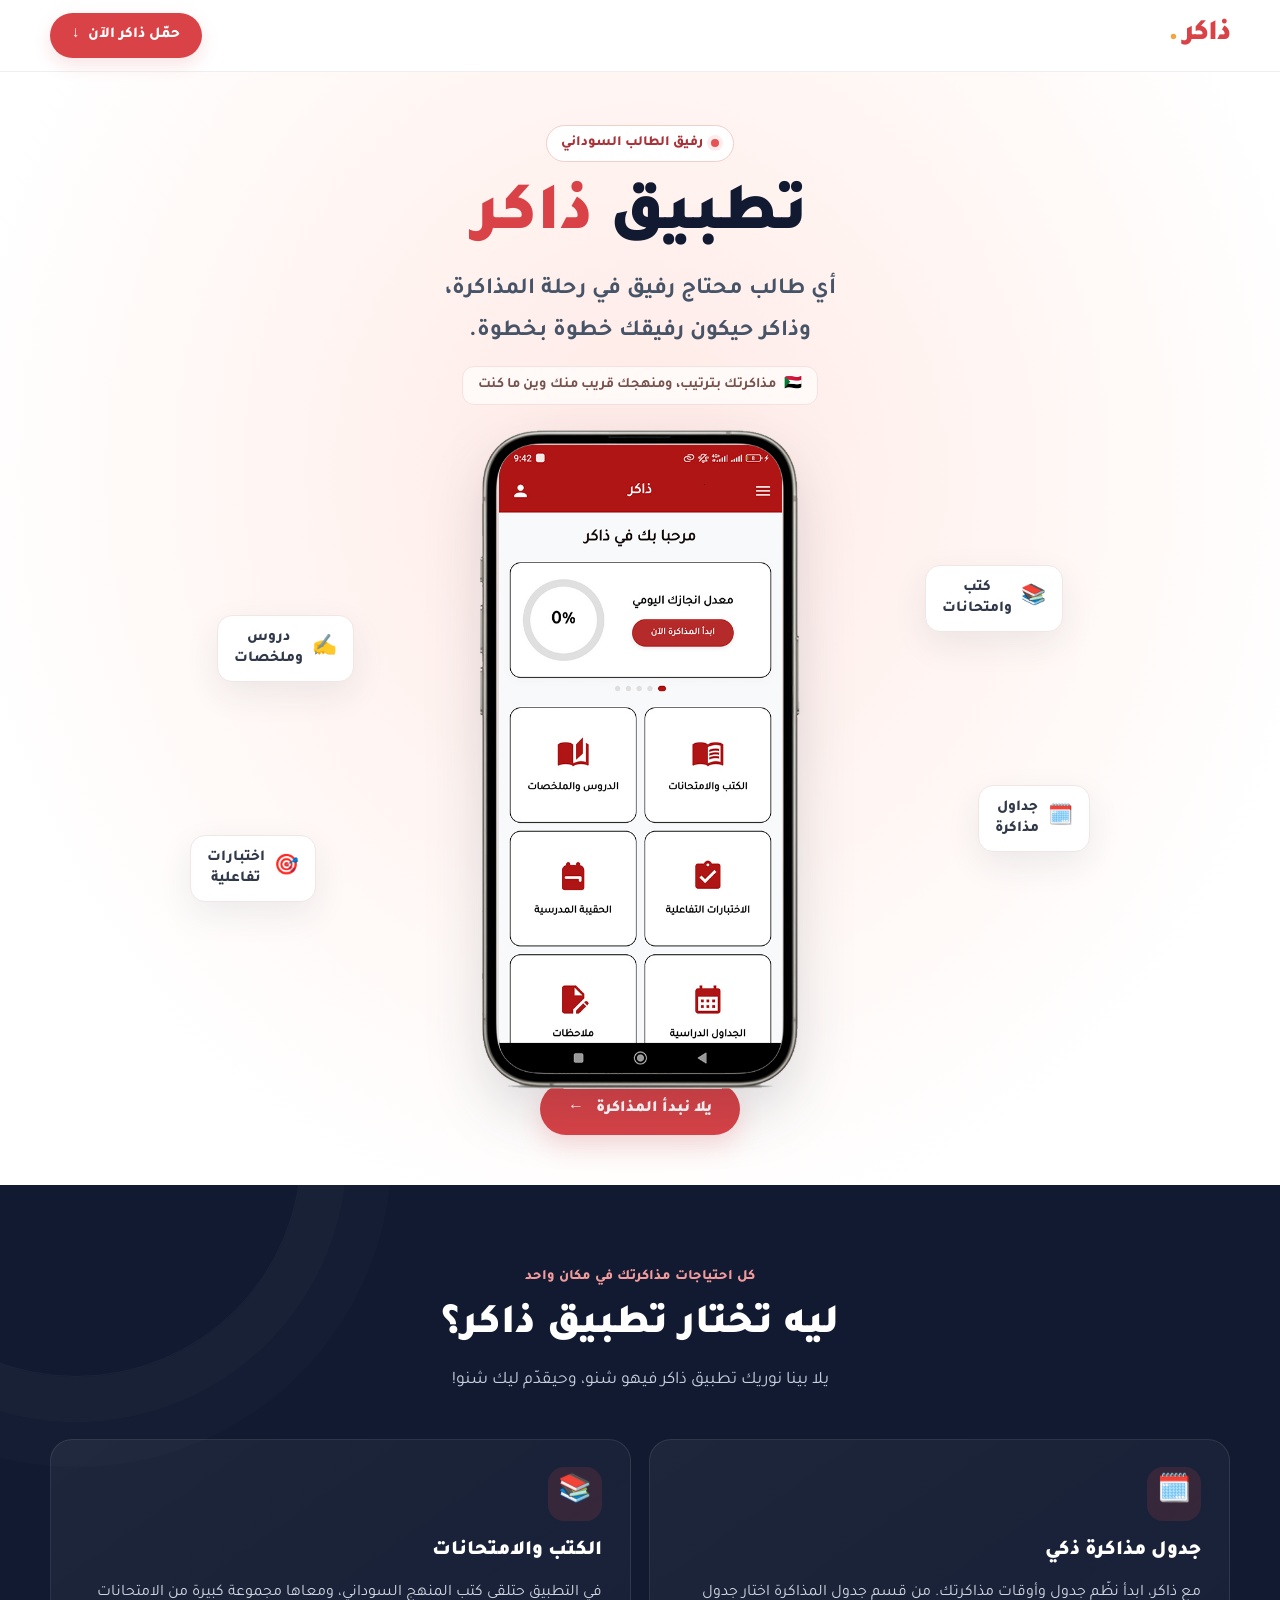
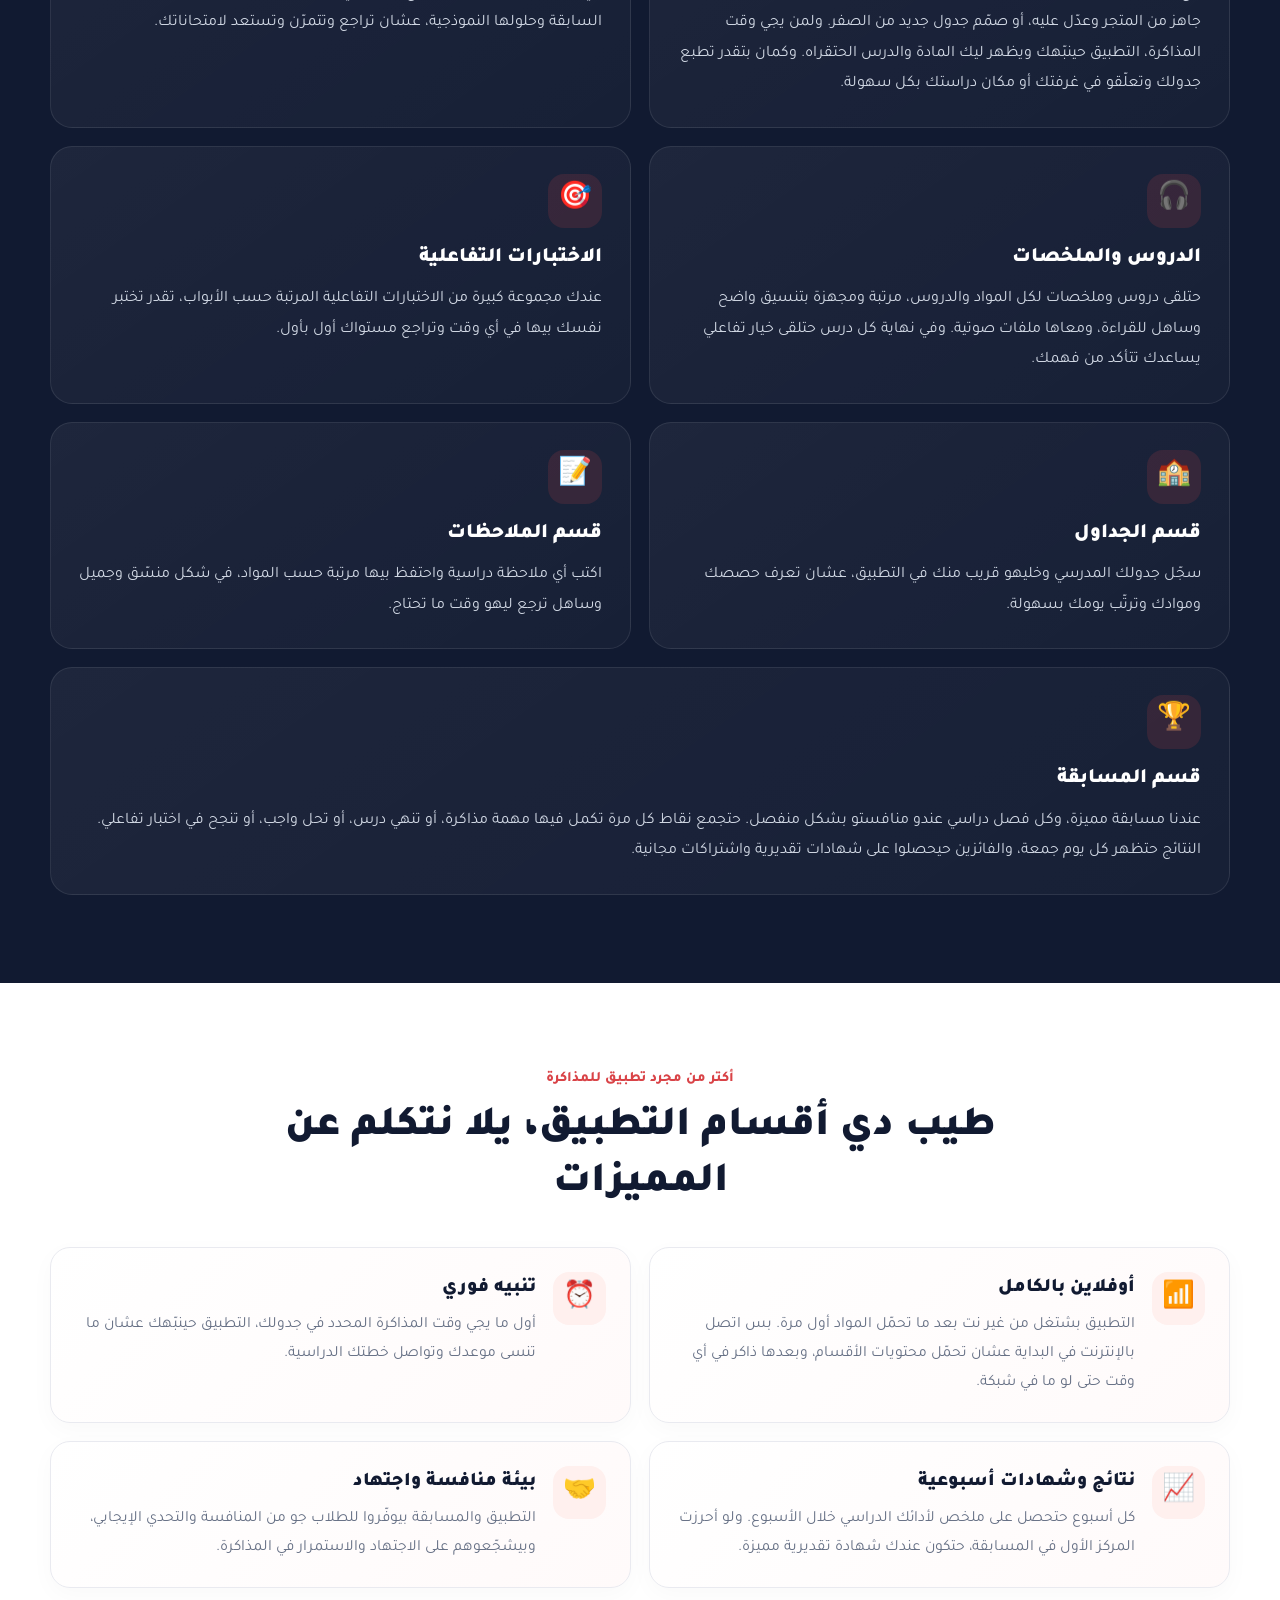
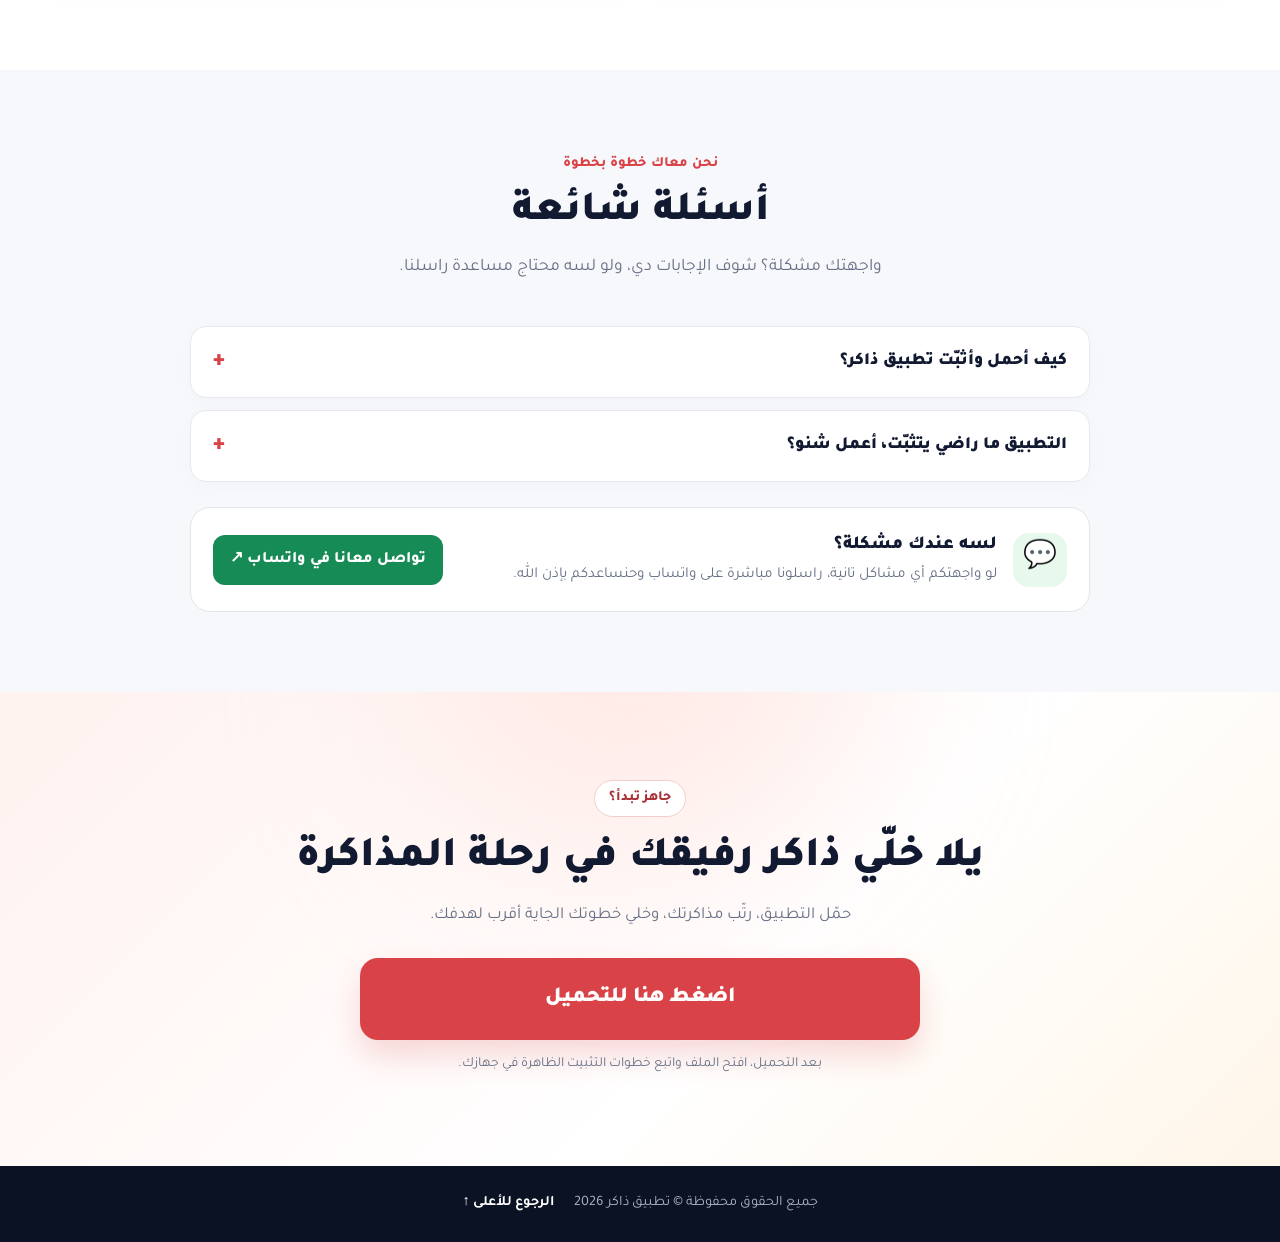
==== index.html @ 2135a98b "Update index.html" ====
<!DOCTYPE html>
<html lang="ar" dir="rtl">
<head>
  <meta charset="UTF-8">
  <meta name="viewport" content="width=device-width, initial-scale=1.0">
  <meta name="theme-color" content="#d93f43">
  <meta name="description" content="ذاكر رفيقك في رحلة المذاكرة. كتب المنهج السوداني، امتحانات سابقة، دروس وملخصات، اختبارات تفاعلية وجدول مذاكرة ذكي.">
  <title>تطبيق ذاكر | رفيقك في رحلة المذاكرة</title>
  <link rel="stylesheet" href="style.css">
  <link rel="preconnect" href="https://fonts.googleapis.com">
  <link rel="preconnect" href="https://fonts.gstatic.com" crossorigin>
  <link href="https://fonts.googleapis.com/css2?family=Tajawal:wght@400;500;600;700;800;900&display=swap" rel="stylesheet">
</head>
<body>
  <header class="main-header">
    <div class="container header-flex">
      <a class="logo" href="#top" aria-label="ذاكر - الصفحة الرئيسية">ذاكر<span> .</span></a>
      <a href="#final-download" class="btn-primary">حمّل ذاكر الآن <span aria-hidden="true">↓</span></a>
    </div>
  </header>

  <main id="top">
    <section class="hero">
      <div class="container text-center">
        <span class="eyebrow"><span class="eyebrow-dot"></span> رفيق الطالب السوداني</span>
        <h1>تطبيق <span>ذاكر</span></h1>
        <p class="hero-desc">أي طالب محتاج رفيق في رحلة المذاكرة،<br class="desktop-break"> وذاكر حيكون رفيقك خطوة بخطوة.</p>
        <div class="hero-note"><span aria-hidden="true">🇸🇩</span> مذاكرتك بترتيب، ومنهجك قريب منك وين ما كنت</div>

        <div class="showcase" aria-label="استعراض شاشات تطبيق ذاكر">
          <div class="floating-card float-right card-one"><span>📚</span><span class="card-label">كتب<br>وامتحانات</span></div>
          <div class="floating-card float-right card-two"><span>🗓️</span><span class="card-label">جداول<br>مذاكرة</span></div>
          <div class="floating-card float-left card-three"><span>✍️</span><span class="card-label">دروس<br>وملخصات</span></div>
          <div class="floating-card float-left card-four"><span>🎯</span><span class="card-label">اختبارات<br>تفاعلية</span></div>
          <div class="phone-container">
            <img src="Images/iphone_frame.png" class="phone-frame" alt="إطار الهاتف" onerror="this.style.display='none'">
            <div class="screen">
              <div class="slider" id="slider">
                <img src="screenshot/slide1.jpg" alt="واجهة تطبيق ذاكر - الشاشة الأولى">
                <img src="screenshot/slide2.jpg" alt="واجهة تطبيق ذاكر - الشاشة الثانية">
                <img src="screenshot/slide3.jpg" alt="واجهة تطبيق ذاكر - الشاشة الثالثة">
                <img src="screenshot/slide4.jpg" alt="واجهة تطبيق ذاكر - الشاشة الرابعة">
                <img src="screenshot/slide5.jpg" alt="واجهة تطبيق ذاكر - الشاشة الخامسة">
                <img src="screenshot/slide6.jpg" alt="واجهة تطبيق ذاكر - الشاشة السادسة">
                <img src="screenshot/slide7.jpg" alt="واجهة تطبيق ذاكر - الشاشة السابعة">
                <img src="screenshot/slide8.jpg" alt="واجهة تطبيق ذاكر - الشاشة الثامنة">
              </div>
            </div>
          </div>
        </div>
        <a href="#final-download" class="hero-cta">يلا نبدأ المذاكرة <span aria-hidden="true">←</span></a>
      </div>
    </section>

    <section class="features" id="features">
      <div class="container">
        <div class="section-title">
          <span class="section-kicker">كل احتياجات مذاكرتك في مكان واحد</span>
          <h2>ليه تختار تطبيق ذاكر؟</h2>
          <p class="section-intro">يلا بينا نوريك تطبيق ذاكر فيهو شنو، وحيقدّم ليك شنو!</p>
        </div>

        <div class="features-grid">
          <article class="feature-card">
            <span class="icon">🗓️</span><h3>جدول مذاكرة ذكي</h3>
            <p>مع ذاكر، ابدأ نظّم جدول وأوقات مذاكرتك. من قسم جدول المذاكرة اختار جدول جاهز من المتجر وعدّل عليه، أو صمّم جدول جديد من الصفر. ولمن يجي وقت المذاكرة، التطبيق حينبّهك ويظهر ليك المادة والدرس الحتقراه. وكمان بتقدر تطبع جدولك وتعلّقو في غرفتك أو مكان دراستك بكل سهولة.</p>
          </article>
          <article class="feature-card">
            <span class="icon">📚</span><h3>الكتب والامتحانات</h3>
            <p>في التطبيق حتلقى كتب المنهج السوداني، ومعاها مجموعة كبيرة من الامتحانات السابقة وحلولها النموذجية، عشان تراجع وتتمرّن وتستعد لامتحاناتك.</p>
          </article>
          <article class="feature-card">
            <span class="icon">🎧</span><h3>الدروس والملخصات</h3>
            <p>حتلقى دروس وملخصات لكل المواد والدروس، مرتبة ومجهزة بتنسيق واضح وساهل للقراءة، ومعاها ملفات صوتية. وفي نهاية كل درس حتلقى خيار تفاعلي يساعدك تتأكد من فهمك.</p>
          </article>
          <article class="feature-card">
            <span class="icon">🎯</span><h3>الاختبارات التفاعلية</h3>
            <p>عندك مجموعة كبيرة من الاختبارات التفاعلية المرتبة حسب الأبواب، تقدر تختبر نفسك بيها في أي وقت وتراجع مستواك أول بأول.</p>
          </article>
          <article class="feature-card">
            <span class="icon">🏫</span><h3>قسم الجداول</h3>
            <p>سجّل جدولك المدرسي وخليهو قريب منك في التطبيق، عشان تعرف حصصك وموادك وترتّب يومك بسهولة.</p>
          </article>
          <article class="feature-card">
            <span class="icon">📝</span><h3>قسم الملاحظات</h3>
            <p>اكتب أي ملاحظة دراسية واحتفظ بيها مرتبة حسب المواد، في شكل منسّق وجميل وساهل ترجع ليهو وقت ما تحتاج.</p>
          </article>
          <article class="feature-card feature-card-wide">
            <span class="icon">🏆</span><h3>قسم المسابقة</h3>
            <p>عندنا مسابقة مميزة، وكل فصل دراسي عندو منافستو بشكل منفصل. حتجمع نقاط كل مرة تكمل فيها مهمة مذاكرة، أو تنهي درس، أو تحل واجب، أو تنجح في اختبار تفاعلي. النتائج حتظهر كل يوم جمعة، والفائزين حيحصلوا على شهادات تقديرية واشتراكات مجانية.</p>
          </article>
        </div>
      </div>
    </section>

    <section class="benefits-section" id="benefits">
      <div class="container">
        <div class="section-title light-title">
          <span class="section-kicker">أكتر من مجرد تطبيق للمذاكرة</span>
          <h2>طيب دي أقسام التطبيق، يلا نتكلم عن المميزات</h2>
        </div>
        <div class="benefits-grid">
          <article class="benefit-card"><span class="benefit-icon">📶</span><div><h3>أوفلاين بالكامل</h3><p>التطبيق بشتغل من غير نت بعد ما تحمّل المواد أول مرة. بس اتصل بالإنترنت في البداية عشان تحمّل محتويات الأقسام، وبعدها ذاكر في أي وقت حتى لو ما في شبكة.</p></div></article>
          <article class="benefit-card"><span class="benefit-icon">⏰</span><div><h3>تنبيه فوري</h3><p>أول ما يجي وقت المذاكرة المحدد في جدولك، التطبيق حينبّهك عشان ما تنسى موعدك وتواصل خطتك الدراسية.</p></div></article>
          <article class="benefit-card"><span class="benefit-icon">📈</span><div><h3>نتائج وشهادات أسبوعية</h3><p>كل أسبوع حتحصل على ملخص لأدائك الدراسي خلال الأسبوع. ولو أحرزت المركز الأول في المسابقة، حتكون عندك شهادة تقديرية مميزة.</p></div></article>
          <article class="benefit-card"><span class="benefit-icon">🤝</span><div><h3>بيئة منافسة واجتهاد</h3><p>التطبيق والمسابقة بيوفّروا للطلاب جو من المنافسة والتحدي الإيجابي، وبيشجّعوهم على الاجتهاد والاستمرار في المذاكرة.</p></div></article>
        </div>
      </div>
    </section>

    <section class="faq-section" id="faq">
      <div class="container faq-container">
        <div class="section-title">
          <span class="section-kicker">نحن معاك خطوة بخطوة</span>
          <h2>أسئلة شائعة</h2>
          <p class="section-intro">واجهتك مشكلة؟ شوف الإجابات دي، ولو لسه محتاج مساعدة راسلنا.</p>
        </div>
        <div class="faq-list">
          <details class="faq-item">
            <summary>كيف أحمل وأثبّت تطبيق ذاكر؟</summary>
            <p>اضغط على زر التحميل في أسفل الصفحة وانتظر لحدي ما يكتمل التحميل. حتلقى ملف بامتداد <bdi>APK</bdi> في إشعارات التحميل أو في مجلد التنزيلات. اضغط عليه واتبع التعليمات الظاهرة في الشاشة عشان تثبّت التطبيق، وبعدها حتلقى ذاكر مع بقية تطبيقاتك.</p>
          </details>
          <details class="faq-item">
            <summary>التطبيق ما راضي يتثبّت، أعمل شنو؟</summary>
            <p>أول حاجة، اتأكد إنك حمّلت ملف التطبيق من رابط ذاكر الرسمي وإن التحميل اكتمل. لو ظهرت رسالة من نظام حماية Google Play، راجع تفاصيل التحذير قبل المتابعة وما تتجاوزو إلا لو متأكد من مصدر الملف. ممكن تختلف خطوات التثبيت حسب نوع جهازك وإصدار أندرويد. لو المشكلة استمرت، راسلنا في واتساب وحنساعدك.</p>
          </details>
        </div>
        <div class="support-box">
          <div class="support-symbol">💬</div>
          <div class="support-copy"><h3>لسه عندك مشكلة؟</h3><p>لو واجهتكم أي مشاكل تانية، راسلونا مباشرة على واتساب وحنساعدكم بإذن الله.</p></div>
          <a class="whatsapp-btn" href="https://wa.me/249920702900" target="_blank" rel="noopener noreferrer">تواصل معانا في واتساب <span aria-hidden="true">↗</span></a>
        </div>
      </div>
    </section>

    <section id="final-download" class="download-section">
      <div class="download-glow"></div>
      <div class="container text-center download-content">
        <span class="download-badge">جاهز تبدأ؟</span>
        <h2>يلا خلّي ذاكر رفيقك في رحلة المذاكرة</h2>
        <p>حمّل التطبيق، رتّب مذاكرتك، وخلي خطوتك الجاية أقرب لهدفك.</p>
        <a href="https://github.com/breakstor/zakir/releases/download/V1.3.5/zakker_v1.3.5.apk" class="btn-download-big">اضغط هنا للتحميل</a>
        <p class="download-hint">بعد التحميل، افتح الملف واتبع خطوات التثبيت الظاهرة في جهازك.</p>
      </div>
    </section>
  </main>

  <footer class="footer"><p>جميع الحقوق محفوظة © تطبيق ذاكر 2026</p><a href="#top">الرجوع للأعلى ↑</a></footer>
  <script src="script.js"></script>
</body>
</html>
---- style.css ----
@import url('https://fonts.googleapis.com/css2?family=Tajawal:wght@400;500;600;700;800;900&display=swap');
:root{--primary:#d94347;--primary-dark:#b92e35;--navy:#111a31;--ink:#172033;--muted:#667085;--soft:#fff5f3;--line:#e9eaf0;--font:'Tajawal',sans-serif}
*{margin:0;padding:0;box-sizing:border-box;font-family:var(--font)}
html{scroll-behavior:smooth;scroll-padding-top:85px}body{background:#fff;color:var(--ink);overflow-x:hidden;line-height:1.75}a{color:inherit}.container{width:min(1180px,100% - 40px);margin-inline:auto}.text-center{text-align:center}
.main-header{height:72px;display:flex;align-items:center;position:fixed;inset:0 0 auto;background:rgba(255,255,255,.93);backdrop-filter:blur(14px);z-index:1000;border-bottom:1px solid rgba(20,30,50,.07)}.header-flex{display:flex;justify-content:space-between;align-items:center}.logo{font-size:29px;font-weight:900;color:var(--primary);text-decoration:none;letter-spacing:-1px}.logo span{color:#f4a340}.btn-primary{display:inline-flex;gap:8px;align-items:center;background:var(--primary);color:#fff;padding:9px 22px;border-radius:999px;text-decoration:none;font-weight:800;font-size:.95rem;box-shadow:0 7px 18px #d9434726;transition:.25s}.btn-primary:hover,.hero-cta:hover{transform:translateY(-2px);background:var(--primary-dark)}
.hero{padding:125px 0 0;text-align:center;background:radial-gradient(ellipse at 50% 40%,#ffe9e6 0%,#fff6f3 42%,#fff 76%);position:relative;isolation:isolate}.eyebrow,.download-badge{display:inline-flex;align-items:center;gap:8px;border:1px solid #f3ceca;background:#fff;border-radius:999px;padding:5px 14px;color:#a83238;font-size:.88rem;font-weight:800}.eyebrow-dot{width:8px;height:8px;border-radius:50%;background:#e65353;box-shadow:0 0 0 4px #e653531c}.hero h1{font-size:clamp(2.5rem,6vw,4.2rem);font-weight:900;color:var(--navy);line-height:1.2;margin:17px 0 10px}.hero h1 span{color:var(--primary)}.hero-desc{font-size:clamp(1.12rem,2.3vw,1.45rem);line-height:1.8;color:#475467;font-weight:600;margin-bottom:13px}.hero-note{display:inline-flex;align-items:center;gap:8px;color:#78504b;background:#fff9f7;border:1px solid #f7e1dc;padding:6px 15px;border-radius:12px;font-size:.9rem;font-weight:700}
.showcase{height:680px;max-width:900px;margin:0 auto;position:relative;display:flex;align-items:flex-start;justify-content:center;padding-top:24px}.phone-container{position:relative;width:320px;height:660px;z-index:3;filter:drop-shadow(0 24px 28px #111a3126);animation:phoneFloat 5s ease-in-out infinite}.phone-frame{position:absolute;inset:0;width:100%;height:100%;object-fit:fill;z-index:4;pointer-events:none}.screen{position:absolute;top:2.2%;left:5.8%;width:88.6%;height:95.6%;background:#101010;border-radius:35px;overflow:hidden;z-index:2}.slider{display:flex;width:100%;height:100%;transition:transform .65s cubic-bezier(.2,.7,.2,1);direction:ltr}.slider img{display:block;width:100%;height:100%;object-fit:fill;flex:0 0 100%}.phone-container:not(:has(.phone-frame:not([style*="display: none"]))) .screen{border:9px solid #20232c;border-radius:36px}.floating-card{position:absolute;z-index:5;display:flex;align-items:center;gap:9px;background:#fff;border:1px solid #f0e7e5;border-radius:15px;padding:12px 16px;font-weight:800;font-size:.95rem;color:#30384a;box-shadow:0 12px 35px #222b4315;white-space:nowrap;animation:cardFloat 4s ease-in-out infinite}.floating-card span{font-size:1.25rem}.floating-card .card-label{font-size:inherit;line-height:1.35;text-align:center}.float-right{right:3%}.float-left{left:3%}.card-one{top:160px;animation-delay:-.7s}.card-two{top:380px;right:0;animation-delay:-1.8s}.card-three{top:210px;animation-delay:-1.3s}.card-four{top:430px;left:0;animation-delay:-2.2s}.hero-cta{display:inline-flex;align-items:center;gap:12px;background:var(--primary);color:#fff;text-decoration:none;font-weight:900;border-radius:999px;padding:12px 28px;margin:-2px 0 50px;box-shadow:0 12px 25px #d943472b;transition:.25s}
.features{background:var(--navy);color:#fff;padding:78px 0 88px;position:relative;overflow:hidden}.features:before{content:"";position:absolute;width:450px;height:450px;border:1px solid #ffffff0b;border-radius:50%;top:-260px;left:-150px;box-shadow:0 0 0 45px #ffffff05,0 0 0 90px #ffffff03}.section-title{text-align:center;max-width:820px;margin:0 auto 42px;position:relative}.section-kicker{display:inline-block;color:#f29b9d;font-size:.9rem;font-weight:800;margin-bottom:8px}.section-title h2{font-size:clamp(1.8rem,4vw,2.6rem);font-weight:900;line-height:1.35;margin-bottom:12px}.section-intro{font-size:1.1rem;color:#c7d0df}.features-grid{display:grid;grid-template-columns:repeat(2,minmax(0,1fr));gap:18px;position:relative}.feature-card{padding:27px 28px;border-radius:22px;background:linear-gradient(145deg,#ffffff0e,#ffffff07);border:1px solid #ffffff17;transition:transform .25s,border-color .25s,background .25s}.feature-card:hover{transform:translateY(-5px);border-color:#d9434780;background:#ffffff12}.feature-card .icon{width:54px;height:54px;display:grid;place-items:center;border-radius:16px;background:#d9434726;font-size:1.7rem;margin-bottom:13px}.feature-card h3{font-size:1.28rem;margin-bottom:8px;font-weight:900;color:#fff}.feature-card p{color:#d1d8e4;font-size:1rem;line-height:1.9}.feature-card-wide{grid-column:1/-1}
.benefits-section{padding:82px 0;background:#fff}.light-title{margin-bottom:35px}.light-title .section-kicker{color:var(--primary)}.light-title h2{color:var(--navy)}.benefits-grid{display:grid;grid-template-columns:repeat(2,minmax(0,1fr));gap:18px}.benefit-card{display:flex;gap:17px;align-items:flex-start;padding:24px;border:1px solid var(--line);border-radius:20px;background:linear-gradient(135deg,#fff,#fffafa);box-shadow:0 7px 25px #17203307;transition:.25s}.benefit-card:hover{transform:translateY(-4px);border-color:#f0b9b7}.benefit-icon{width:53px;height:53px;flex:0 0 53px;display:grid;place-items:center;background:#fff0ee;border-radius:16px;font-size:1.65rem}.benefit-card h3{font-size:1.2rem;color:var(--navy);margin-bottom:5px;font-weight:900}.benefit-card p{color:#667085;line-height:1.85;font-size:.98rem}
.faq-section{background:#f7f8fb;padding:80px 0}.faq-container{max-width:900px}.faq-section .section-kicker{color:var(--primary)}.faq-section .section-title h2{color:var(--navy)}.faq-section .section-intro{color:var(--muted)}.faq-list{display:grid;gap:12px}.faq-item{background:#fff;border:1px solid #e7e9ef;border-radius:16px;padding:0 22px;box-shadow:0 5px 20px #17203305}.faq-item summary{cursor:pointer;list-style:none;position:relative;padding:20px 0;font-size:1.08rem;font-weight:900;color:var(--navy);padding-left:30px}.faq-item summary::-webkit-details-marker{display:none}.faq-item summary:after{content:'+';position:absolute;left:0;top:50%;transform:translateY(-50%);font-size:1.5rem;color:var(--primary)}.faq-item[open] summary:after{content:'−'}.faq-item p{color:#5e6879;padding:0 0 20px;line-height:1.95}.support-box{display:flex;align-items:center;gap:16px;background:#fff;border:1px solid #dfe8e2;border-radius:20px;padding:22px;margin-top:25px}.support-symbol{width:54px;height:54px;display:grid;place-items:center;background:#e7f8ed;border-radius:16px;font-size:1.7rem;flex:0 0 54px}.support-copy{flex:1}.support-copy h3{font-size:1.15rem;color:var(--navy);font-weight:900}.support-copy p{color:var(--muted);font-size:.95rem}.whatsapp-btn{background:#168b55;color:white;text-decoration:none;font-weight:800;border-radius:12px;padding:11px 17px;white-space:nowrap;transition:.2s}.whatsapp-btn:hover{background:#117545;transform:translateY(-2px)}
.download-section{position:relative;overflow:hidden;padding:88px 0 90px;text-align:center;background:linear-gradient(135deg,#fff2ef,#fff 60%,#fff6e9)}.download-glow{position:absolute;width:450px;height:450px;border-radius:50%;background:#ffd8d2;filter:blur(100px);opacity:.45;top:-270px;right:calc(50% - 225px)}.download-content{position:relative}.download-badge{margin-bottom:13px}.download-section h2{font-size:clamp(1.8rem,4vw,2.65rem);line-height:1.4;color:var(--navy);font-weight:900;max-width:800px;margin:0 auto 12px}.download-section p{color:#667085;font-size:1.05rem}.btn-download-big{display:flex;align-items:center;justify-content:center;gap:0;width:min(100%,560px);min-height:82px;margin:28px auto 12px;text-align:center;background:var(--primary);color:white;text-decoration:none;padding:15px 30px;border-radius:18px;box-shadow:0 16px 32px #d9434733;transition:.25s}.btn-download-big:hover{transform:translateY(-4px);background:var(--primary-dark);box-shadow:0 20px 38px #d9434740}.download-arrow{font-size:1.9rem;line-height:1}.btn-download-big{font-size:1.35rem;font-weight:900}.download-hint{font-size:.86rem!important}.footer{display:flex;justify-content:center;align-items:center;gap:20px;flex-wrap:wrap;background:#0b1224;color:#aab4c5;text-align:center;padding:25px 20px;font-size:.9rem}.footer a{color:#fff;text-decoration:none;font-weight:700}
@keyframes phoneFloat{0%,100%{transform:translateY(0)}50%{transform:translateY(-8px)}}@keyframes cardFloat{0%,100%{transform:translateY(0) rotate(0)}50%{transform:translateY(-8px) rotate(-1deg)}}
@media(max-width:760px){.container{width:calc(100% - 30px)}.hero{padding-top:108px}.hero-desc{font-size:1.08rem}.showcase{height:600px;padding-top:20px;max-width:560px}.phone-container{width:270px;height:560px}.screen{border-radius:29px}.floating-card{font-size:.76rem;padding:8px 9px;gap:5px;border-radius:12px;box-shadow:0 8px 22px #222b4310}.floating-card span{font-size:1rem}.float-right{right:-1%}.float-left{left:-1%}.card-one{top:120px}.card-two{top:320px;right:-2%}.card-three{top:160px}.card-four{top:360px;left:-2%}.hero-cta{margin-bottom:35px}.features,.benefits-section,.faq-section{padding:60px 0}.features-grid,.benefits-grid{grid-template-columns:1fr}.feature-card-wide{grid-column:auto}.feature-card{padding:23px}.section-title{margin-bottom:30px}.support-box{align-items:flex-start;flex-wrap:wrap;padding:18px}.support-copy{min-width:calc(100% - 75px)}.whatsapp-btn{width:100%;text-align:center}.download-section{padding:65px 0}.btn-download-big{padding:14px 22px}.desktop-break{display:none}}
@media(max-width:390px){.showcase{height:540px}.phone-container{width:240px;height:500px}.floating-card{font-size:.65rem;padding:6px 7px;gap:4px}.floating-card span{font-size:.9rem}.card-one{top:100px}.card-two{top:290px}.card-three{top:130px}.card-four{top:320px}.hero-note{font-size:.78rem}.btn-primary{padding:8px 14px;font-size:.84rem}}
@media(prefers-reduced-motion:reduce){*,*::before,*::after{scroll-behavior:auto!important;animation:none!important;transition:none!important}}
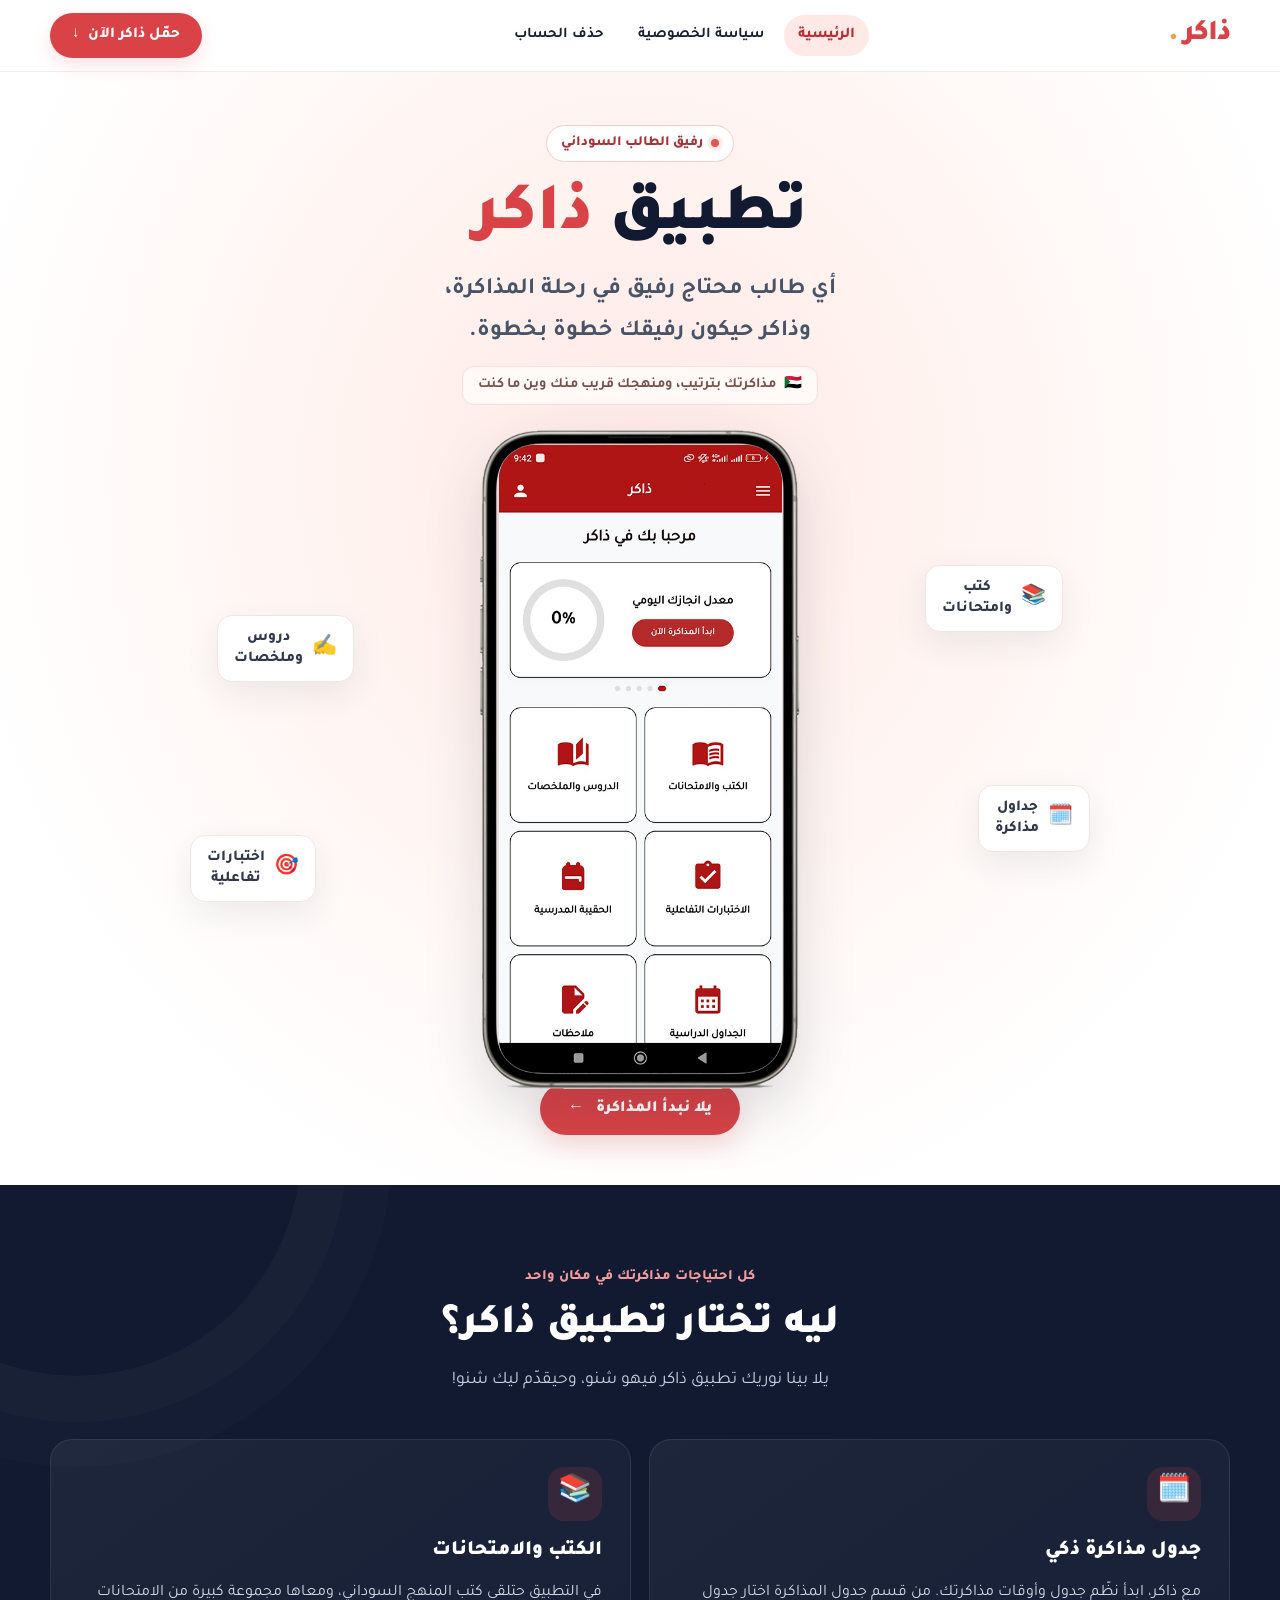
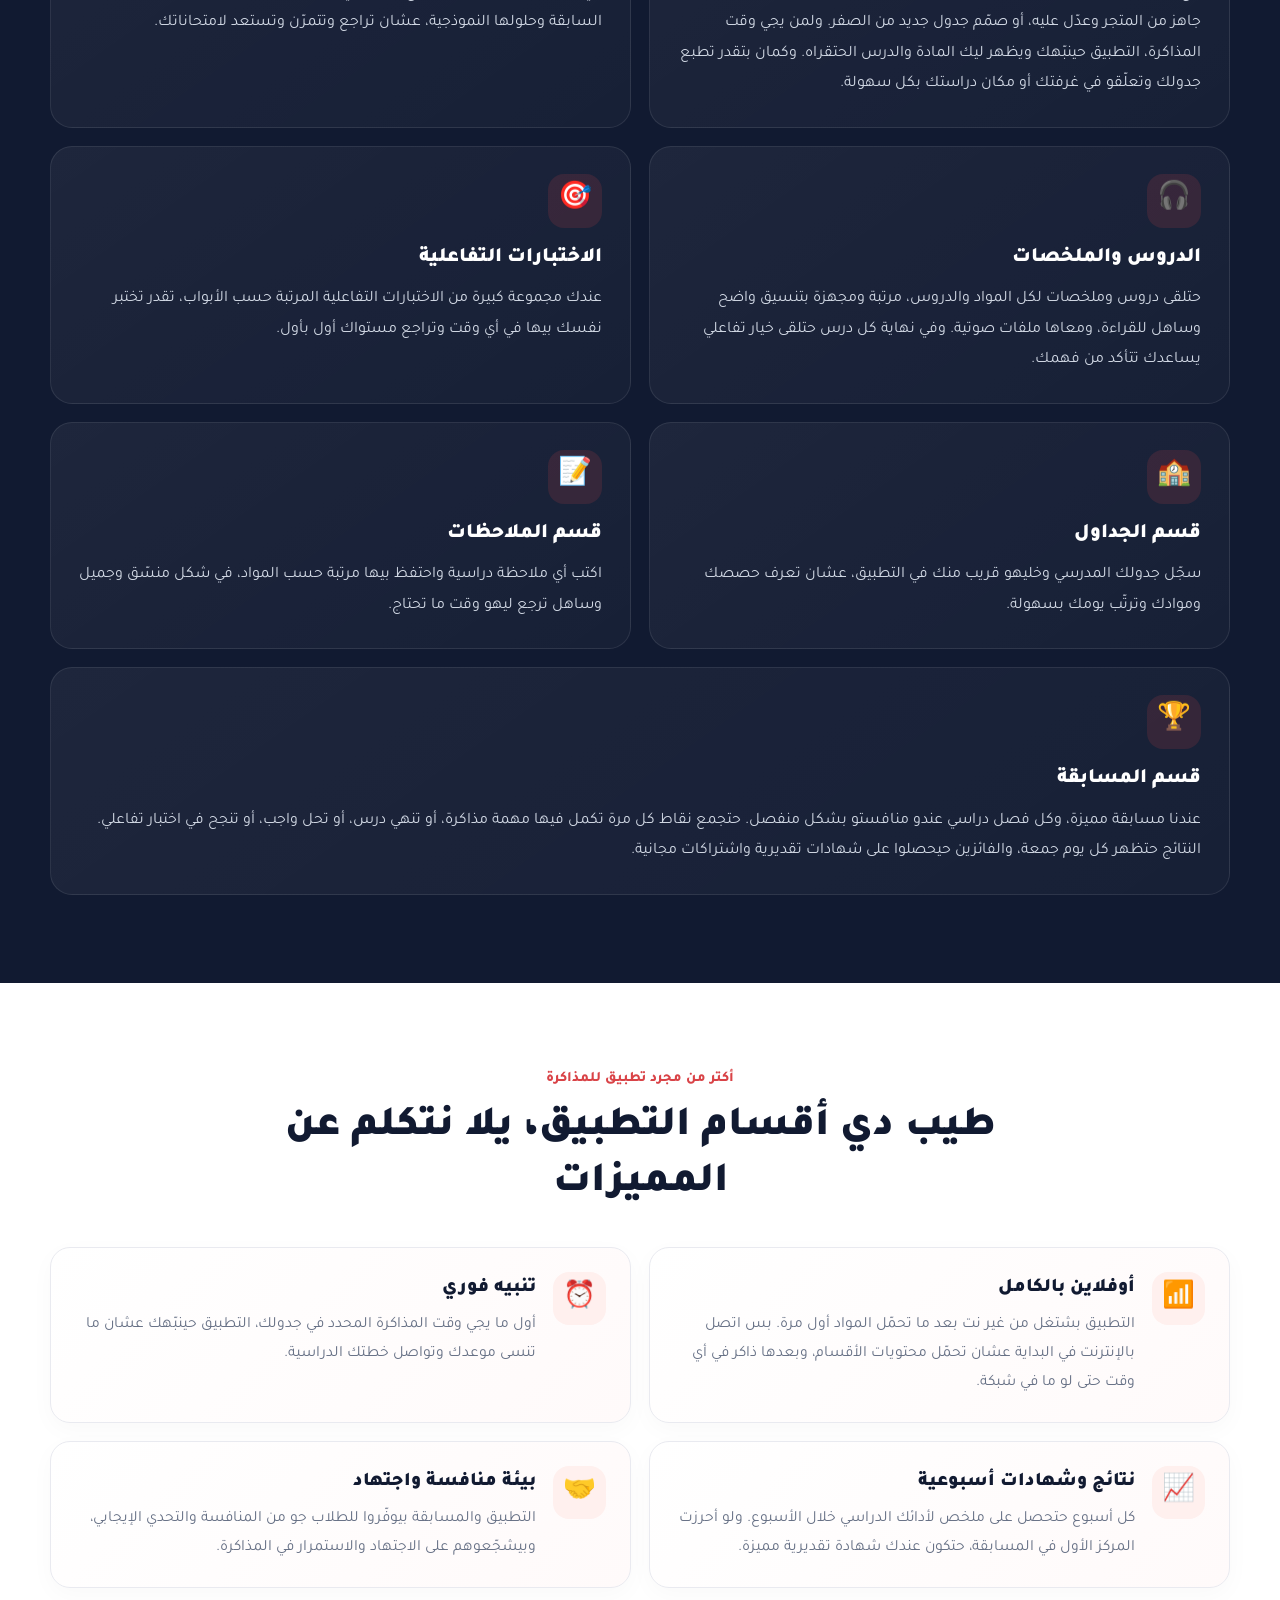
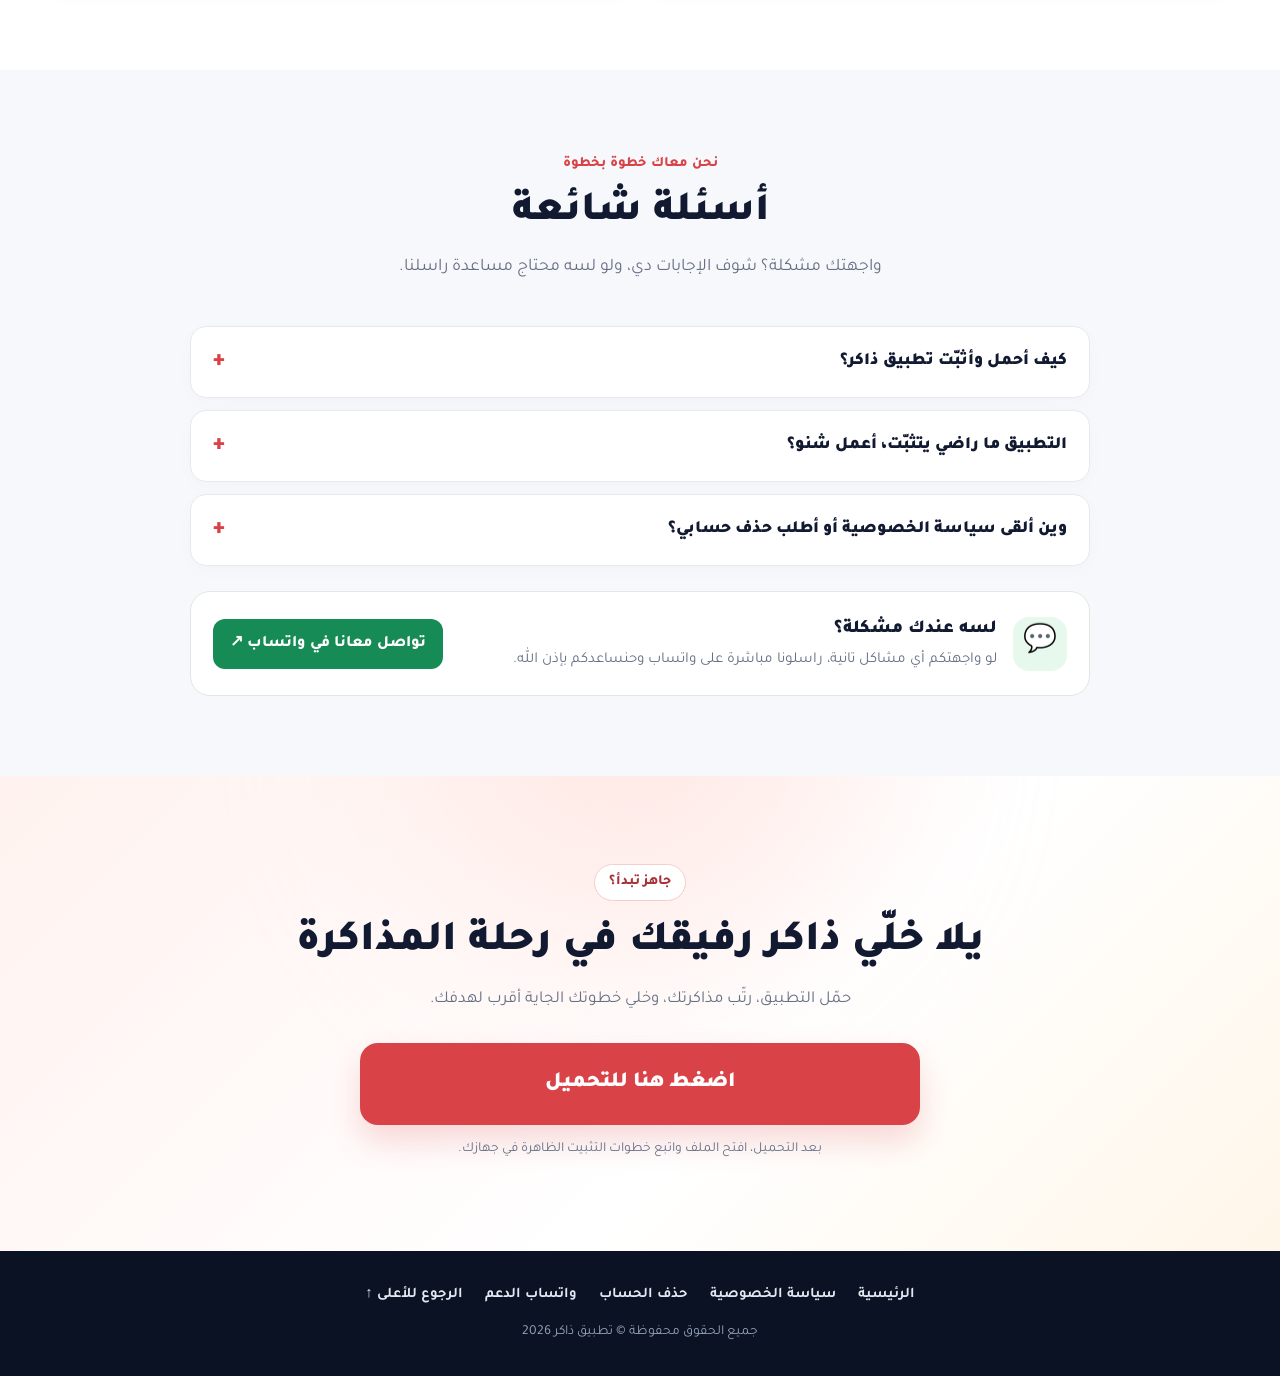
==== commit e54c328b: "Add files via upload" ====
--- a/index.html
+++ b/index.html
@@ -15,6 +15,11 @@
   <header class="main-header">
     <div class="container header-flex">
       <a class="logo" href="#top" aria-label="ذاكر - الصفحة الرئيسية">ذاكر<span> .</span></a>
+      <nav class="header-nav" aria-label="التنقل الرئيسي">
+        <a class="nav-link is-active" href="#top" aria-current="page">الرئيسية</a>
+        <a class="nav-link" href="privacy-policy.html">سياسة الخصوصية</a>
+        <a class="nav-link" href="delete-account.html">حذف الحساب</a>
+      </nav>
       <a href="#final-download" class="btn-primary">حمّل ذاكر الآن <span aria-hidden="true">↓</span></a>
     </div>
   </header>
@@ -124,6 +129,10 @@
             <summary>التطبيق ما راضي يتثبّت، أعمل شنو؟</summary>
             <p>أول حاجة، اتأكد إنك حمّلت ملف التطبيق من رابط ذاكر الرسمي وإن التحميل اكتمل. لو ظهرت رسالة من نظام حماية Google Play، راجع تفاصيل التحذير قبل المتابعة وما تتجاوزو إلا لو متأكد من مصدر الملف. ممكن تختلف خطوات التثبيت حسب نوع جهازك وإصدار أندرويد. لو المشكلة استمرت، راسلنا في واتساب وحنساعدك.</p>
           </details>
+          <details class="faq-item">
+            <summary>وين ألقى سياسة الخصوصية أو أطلب حذف حسابي؟</summary>
+            <p>نلتزم بحماية بياناتك التعليمية بالكامل. تقدر تراجع تفاصيل تعامل التطبيق مع البيانات في صفحة <a class="inline-link" href="privacy-policy.html">سياسة الخصوصية</a>، أو تقدم طلب إزالة حسابك وبياناتك نهائياً في أي وقت عبر صفحة <a class="inline-link" href="delete-account.html">طلب حذف الحساب</a>.</p>
+          </details>
         </div>
         <div class="support-box">
           <div class="support-symbol">💬</div>
@@ -145,7 +154,16 @@
     </section>
   </main>
 
-  <footer class="footer"><p>جميع الحقوق محفوظة © تطبيق ذاكر 2026</p><a href="#top">الرجوع للأعلى ↑</a></footer>
+  <footer class="footer">
+    <div class="footer-links">
+      <a href="#top">الرئيسية</a>
+      <a href="privacy-policy.html">سياسة الخصوصية</a>
+      <a href="delete-account.html">حذف الحساب</a>
+      <a href="https://wa.me/249920702900" target="_blank" rel="noopener noreferrer">واتساب الدعم</a>
+      <a href="#top">الرجوع للأعلى ↑</a>
+    </div>
+    <p class="footer-copy">جميع الحقوق محفوظة © تطبيق ذاكر 2026</p>
+  </footer>
   <script src="script.js"></script>
 </body>
 </html>
--- a/style.css
+++ b/style.css
@@ -12,4 +12,117 @@
 @keyframes phoneFloat{0%,100%{transform:translateY(0)}50%{transform:translateY(-8px)}}@keyframes cardFloat{0%,100%{transform:translateY(0) rotate(0)}50%{transform:translateY(-8px) rotate(-1deg)}}
 @media(max-width:760px){.container{width:calc(100% - 30px)}.hero{padding-top:108px}.hero-desc{font-size:1.08rem}.showcase{height:600px;padding-top:20px;max-width:560px}.phone-container{width:270px;height:560px}.screen{border-radius:29px}.floating-card{font-size:.76rem;padding:8px 9px;gap:5px;border-radius:12px;box-shadow:0 8px 22px #222b4310}.floating-card span{font-size:1rem}.float-right{right:-1%}.float-left{left:-1%}.card-one{top:120px}.card-two{top:320px;right:-2%}.card-three{top:160px}.card-four{top:360px;left:-2%}.hero-cta{margin-bottom:35px}.features,.benefits-section,.faq-section{padding:60px 0}.features-grid,.benefits-grid{grid-template-columns:1fr}.feature-card-wide{grid-column:auto}.feature-card{padding:23px}.section-title{margin-bottom:30px}.support-box{align-items:flex-start;flex-wrap:wrap;padding:18px}.support-copy{min-width:calc(100% - 75px)}.whatsapp-btn{width:100%;text-align:center}.download-section{padding:65px 0}.btn-download-big{padding:14px 22px}.desktop-break{display:none}}
 @media(max-width:390px){.showcase{height:540px}.phone-container{width:240px;height:500px}.floating-card{font-size:.65rem;padding:6px 7px;gap:4px}.floating-card span{font-size:.9rem}.card-one{top:100px}.card-two{top:290px}.card-three{top:130px}.card-four{top:320px}.hero-note{font-size:.78rem}.btn-primary{padding:8px 14px;font-size:.84rem}}
-@media(prefers-reduced-motion:reduce){*,*::before,*::after{scroll-behavior:auto!important;animation:none!important;transition:none!important}}+@media(prefers-reduced-motion:reduce){*,*::before,*::after{scroll-behavior:auto!important;animation:none!important;transition:none!important}}
+
+/* Shared Navigation & Footer Extensions */
+.header-flex{gap:16px}
+.header-nav{display:flex;align-items:center;gap:6px}
+.nav-link{text-decoration:none;font-size:.93rem;font-weight:700;color:var(--ink);padding:7px 14px;border-radius:999px;transition:.2s;white-space:nowrap}
+.nav-link:hover{background:#fff1ef;color:var(--primary)}
+.nav-link.is-active{background:#ffe9e6;color:var(--primary-dark);font-weight:800}
+
+.footer{flex-direction:column;gap:12px;padding:32px 20px}
+.footer-links{display:flex;justify-content:center;align-items:center;gap:10px 22px;flex-wrap:wrap}
+.footer-links a{color:#e2e8f0;font-weight:700;font-size:.92rem;text-decoration:none;transition:.2s}
+.footer-links a:hover{color:#f29b9d}
+.footer-copy{color:#94a3b8;font-size:.86rem}
+
+/* Subpages Shared Hero & Layout */
+.page-hero{padding:122px 0 46px;text-align:center;background:radial-gradient(ellipse at 50% 35%,#ffe9e6 0%,#fff6f3 46%,#fff 82%);border-bottom:1px solid #f4e7e5}
+.page-hero h1{font-size:clamp(2.1rem,5vw,3.35rem);font-weight:900;color:var(--navy);line-height:1.25;margin:15px 0 12px}
+.page-hero h1 span{color:var(--primary)}
+.page-hero-desc{max-width:740px;margin:0 auto 18px;font-size:clamp(1.02rem,2vw,1.22rem);color:#475467;font-weight:600;line-height:1.85}
+.meta-pills{display:flex;justify-content:center;align-items:center;gap:10px;flex-wrap:wrap;margin-top:14px}
+.meta-pill{display:inline-flex;align-items:center;gap:7px;background:#fff;border:1px solid #f2dcd8;border-radius:999px;padding:6px 14px;font-size:.86rem;font-weight:700;color:#694642;box-shadow:0 4px 12px #17203306}
+.meta-pill bdi{font-family:monospace;font-size:.88rem;direction:ltr}
+.toc-bar{display:flex;justify-content:center;gap:8px;flex-wrap:wrap;margin-top:24px}
+.toc-link{text-decoration:none;background:#fff;border:1px solid var(--line);color:var(--navy);padding:7px 15px;border-radius:12px;font-size:.88rem;font-weight:700;transition:.2s}
+.toc-link:hover{border-color:#f0b9b7;color:var(--primary);transform:translateY(-2px)}
+
+/* Policy & Legal Sections */
+.subpage-section{padding:56px 0}
+.subpage-section.is-tinted{background:#f7f8fb}
+.summary-cards{display:grid;grid-template-columns:repeat(2,minmax(0,1fr));gap:16px;margin-bottom:12px}
+.policy-stack{display:grid;gap:18px}
+.policy-card{background:#fff;border:1px solid var(--line);border-radius:22px;padding:28px 30px;box-shadow:0 8px 26px #17203306}
+.policy-card-header{display:flex;align-items:center;gap:14px;margin-bottom:14px}
+.policy-badge{width:46px;height:46px;flex:0 0 46px;display:grid;place-items:center;border-radius:14px;background:#fff0ee;color:var(--primary-dark);font-size:1.35rem;font-weight:900}
+.policy-card h2{font-size:1.32rem;font-weight:900;color:var(--navy);line-height:1.4}
+.policy-card p{color:#475467;font-size:1rem;line-height:1.95;margin-bottom:10px}
+.policy-card p:last-child{margin-bottom:0}
+.policy-list{list-style:none;display:grid;gap:10px;margin-top:10px}
+.policy-list li{position:relative;padding-right:22px;color:#3f4b5e;line-height:1.88;font-size:.98rem}
+.policy-list li:before{content:"";position:absolute;right:0;top:.72em;width:8px;height:8px;border-radius:50%;background:var(--primary)}
+.policy-list strong{color:var(--navy)}
+.inline-link{color:var(--primary-dark);font-weight:800;text-decoration:underline;text-underline-offset:4px}
+.inline-link:hover{color:var(--primary)}
+
+.info-callout{display:flex;align-items:flex-start;gap:14px;background:#fff8f6;border:1px solid #f5d1cc;border-radius:18px;padding:18px 20px;margin-top:14px}
+.info-callout-icon{font-size:1.4rem;line-height:1.3}
+.info-callout p{margin:0;color:#683330;font-size:.96rem;line-height:1.85;font-weight:600}
+
+/* Account Deletion Flow */
+.deletion-layout{display:grid;grid-template-columns:1fr 1.15fr;gap:24px;align-items:start}
+.steps-card,.form-card{background:#fff;border:1px solid var(--line);border-radius:24px;padding:28px;box-shadow:0 10px 30px #17203308}
+.steps-card h2,.form-card h2{font-size:1.36rem;font-weight:900;color:var(--navy);margin-bottom:8px}
+.card-subtitle{color:var(--muted);font-size:.96rem;line-height:1.8;margin-bottom:20px}
+.step-list{list-style:none;display:grid;gap:16px}
+.step-item{display:flex;gap:14px;align-items:flex-start}
+.step-num{width:34px;height:34px;flex:0 0 34px;border-radius:11px;background:var(--primary);color:#fff;font-weight:900;display:grid;place-items:center;font-size:.95rem;box-shadow:0 6px 14px #d9434729}
+.step-item h3{font-size:1.05rem;font-weight:800;color:var(--navy);margin-bottom:3px}
+.step-item p{font-size:.93rem;color:#525f73;line-height:1.8}
+
+.deletion-form{display:grid;gap:16px}
+.form-field{display:grid;gap:7px}
+.form-field label{font-size:.94rem;font-weight:800;color:var(--navy)}
+.req-mark{color:var(--primary)}
+.form-field input,.form-field select,.form-field textarea{width:100%;padding:12px 15px;border:1.5px solid #dde2ec;border-radius:14px;font-size:.97rem;color:var(--ink);background:#fafbfe;transition:.2s;outline:none}
+.form-field input:focus,.form-field select:focus,.form-field textarea:focus{border-color:var(--primary);background:#fff;box-shadow:0 0 0 4px #d9434717}
+.form-field textarea{resize:vertical;min-height:86px}
+.checkbox-row{display:flex;align-items:flex-start;gap:10px;background:#fff8f7;border:1px solid #f4d8d4;border-radius:14px;padding:12px 14px;cursor:pointer}
+.checkbox-row input{width:19px;height:19px;margin-top:3px;accent-color:var(--primary);flex-shrink:0;cursor:pointer}
+.checkbox-row span{font-size:.92rem;color:#54302e;line-height:1.75;font-weight:600}
+.form-error{display:none;background:#fef2f2;border:1px solid #fecaca;color:#991b1b;border-radius:12px;padding:11px 14px;font-size:.92rem;font-weight:700}
+.form-error.is-visible{display:block}
+.btn-submit-delete{width:100%;border:none;cursor:pointer;display:inline-flex;align-items:center;justify-content:center;gap:10px;background:var(--primary);color:#fff;font-size:1.03rem;font-weight:900;padding:14px 22px;border-radius:14px;box-shadow:0 10px 22px #d943472e;transition:.2s}
+.btn-submit-delete:hover{background:var(--primary-dark);transform:translateY(-2px)}
+
+.request-ready-box{display:none;margin-top:20px;border:1.5px solid #b8e3ca;background:#f4fbf7;border-radius:18px;padding:20px}
+.request-ready-box.is-visible{display:block}
+.request-ready-box h3{color:#125937;font-size:1.12rem;font-weight:900;margin-bottom:6px}
+.request-ready-box p{color:#355947;font-size:.93rem;line-height:1.8;margin-bottom:12px}
+.request-preview{background:#fff;border:1px solid #d5ecde;border-radius:12px;padding:13px 15px;font-size:.9rem;line-height:1.8;color:var(--ink);white-space:pre-wrap;margin-bottom:14px;word-break:break-word}
+.ready-actions{display:flex;gap:10px;flex-wrap:wrap}
+.ready-actions .whatsapp-btn{flex:1;text-align:center;min-width:200px}
+.btn-copy-req{border:1.5px solid #cdd7e4;background:#fff;color:var(--navy);font-weight:800;font-size:.94rem;border-radius:12px;padding:11px 18px;cursor:pointer;transition:.2s}
+.btn-copy-req:hover{border-color:var(--navy);background:#f8fafc}
+
+/* Dark Matrix Cards (Matching .features section) */
+.data-matrix-grid{display:grid;grid-template-columns:repeat(2,minmax(0,1fr));gap:18px;position:relative}
+.matrix-card{padding:28px;border-radius:22px;background:linear-gradient(145deg,#ffffff0e,#ffffff07);border:1px solid #ffffff1a}
+.matrix-card h3{display:flex;align-items:center;gap:10px;font-size:1.25rem;font-weight:900;color:#fff;margin-bottom:14px}
+.matrix-list{list-style:none;display:grid;gap:11px}
+.matrix-list li{position:relative;padding-right:22px;color:#d6deea;line-height:1.85;font-size:.97rem}
+.matrix-list li:before{content:"";position:absolute;right:0;top:.72em;width:8px;height:8px;border-radius:50%;background:#f29b9d}
+.matrix-list strong{color:#fff}
+
+.channel-row{display:flex;gap:10px;flex-wrap:wrap;margin-top:12px}
+.channel-pill{display:inline-flex;align-items:center;gap:6px;padding:8px 14px;border-radius:11px;background:#f4f6fa;border:1px solid #e1e6ef;text-decoration:none;font-size:.9rem;font-weight:800;color:var(--navy);transition:.2s}
+.channel-pill:hover{border-color:var(--primary);color:var(--primary);background:#fff5f3}
+
+@media(max-width:900px){.deletion-layout,.data-matrix-grid{grid-template-columns:1fr}}
+@media(max-width:760px){
+  .main-header{height:auto;padding:10px 0}
+  .header-flex{flex-wrap:wrap;gap:8px 10px}
+  .header-nav{order:3;width:100%;justify-content:center;border-top:1px solid rgba(20,30,50,.07);padding-top:8px;gap:4px}
+  .nav-link{font-size:.84rem;padding:6px 10px}
+  .hero{padding-top:138px}
+  .page-hero{padding:144px 0 36px}
+  .summary-cards{grid-template-columns:1fr}
+  .subpage-section{padding:42px 0}
+  .policy-card,.steps-card,.form-card{padding:22px 18px}
+}
+@media(max-width:390px){
+  .nav-link{font-size:.78rem;padding:5px 8px}
+  .page-hero{padding-top:138px}
+}
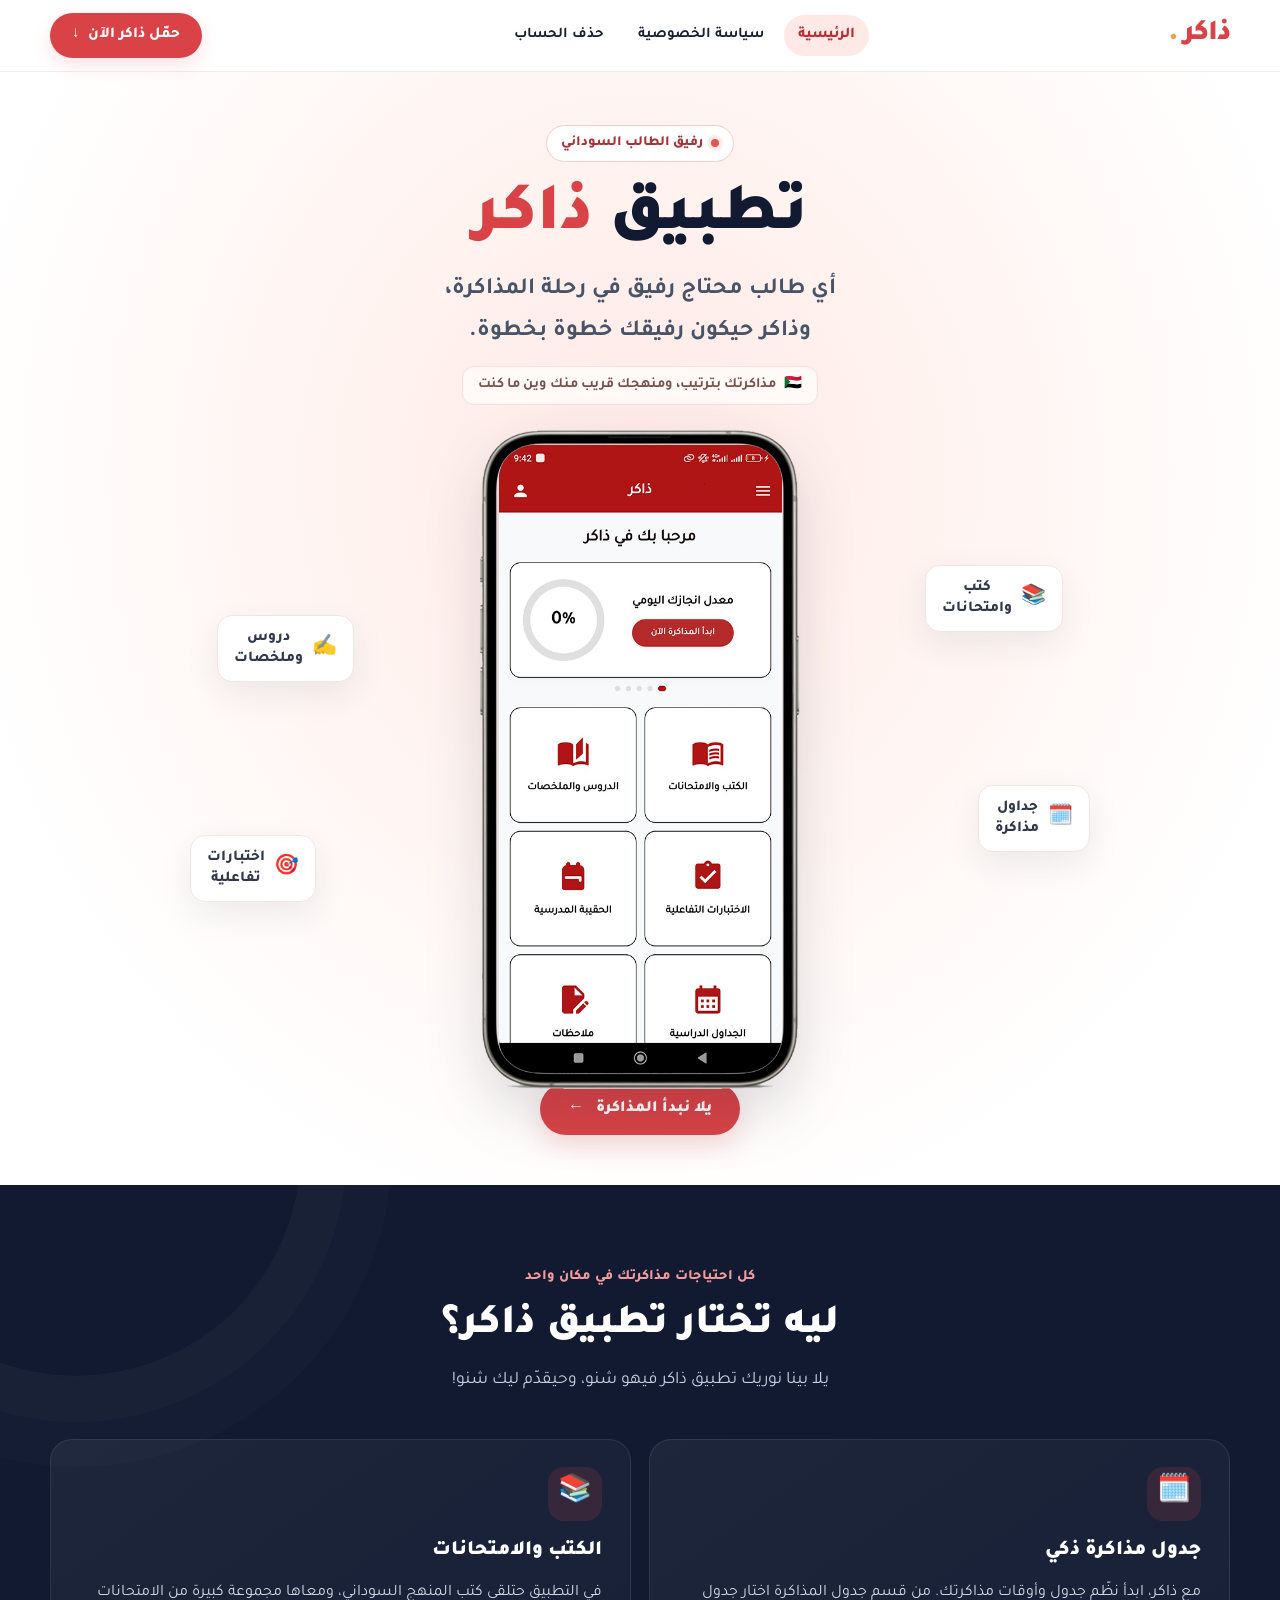
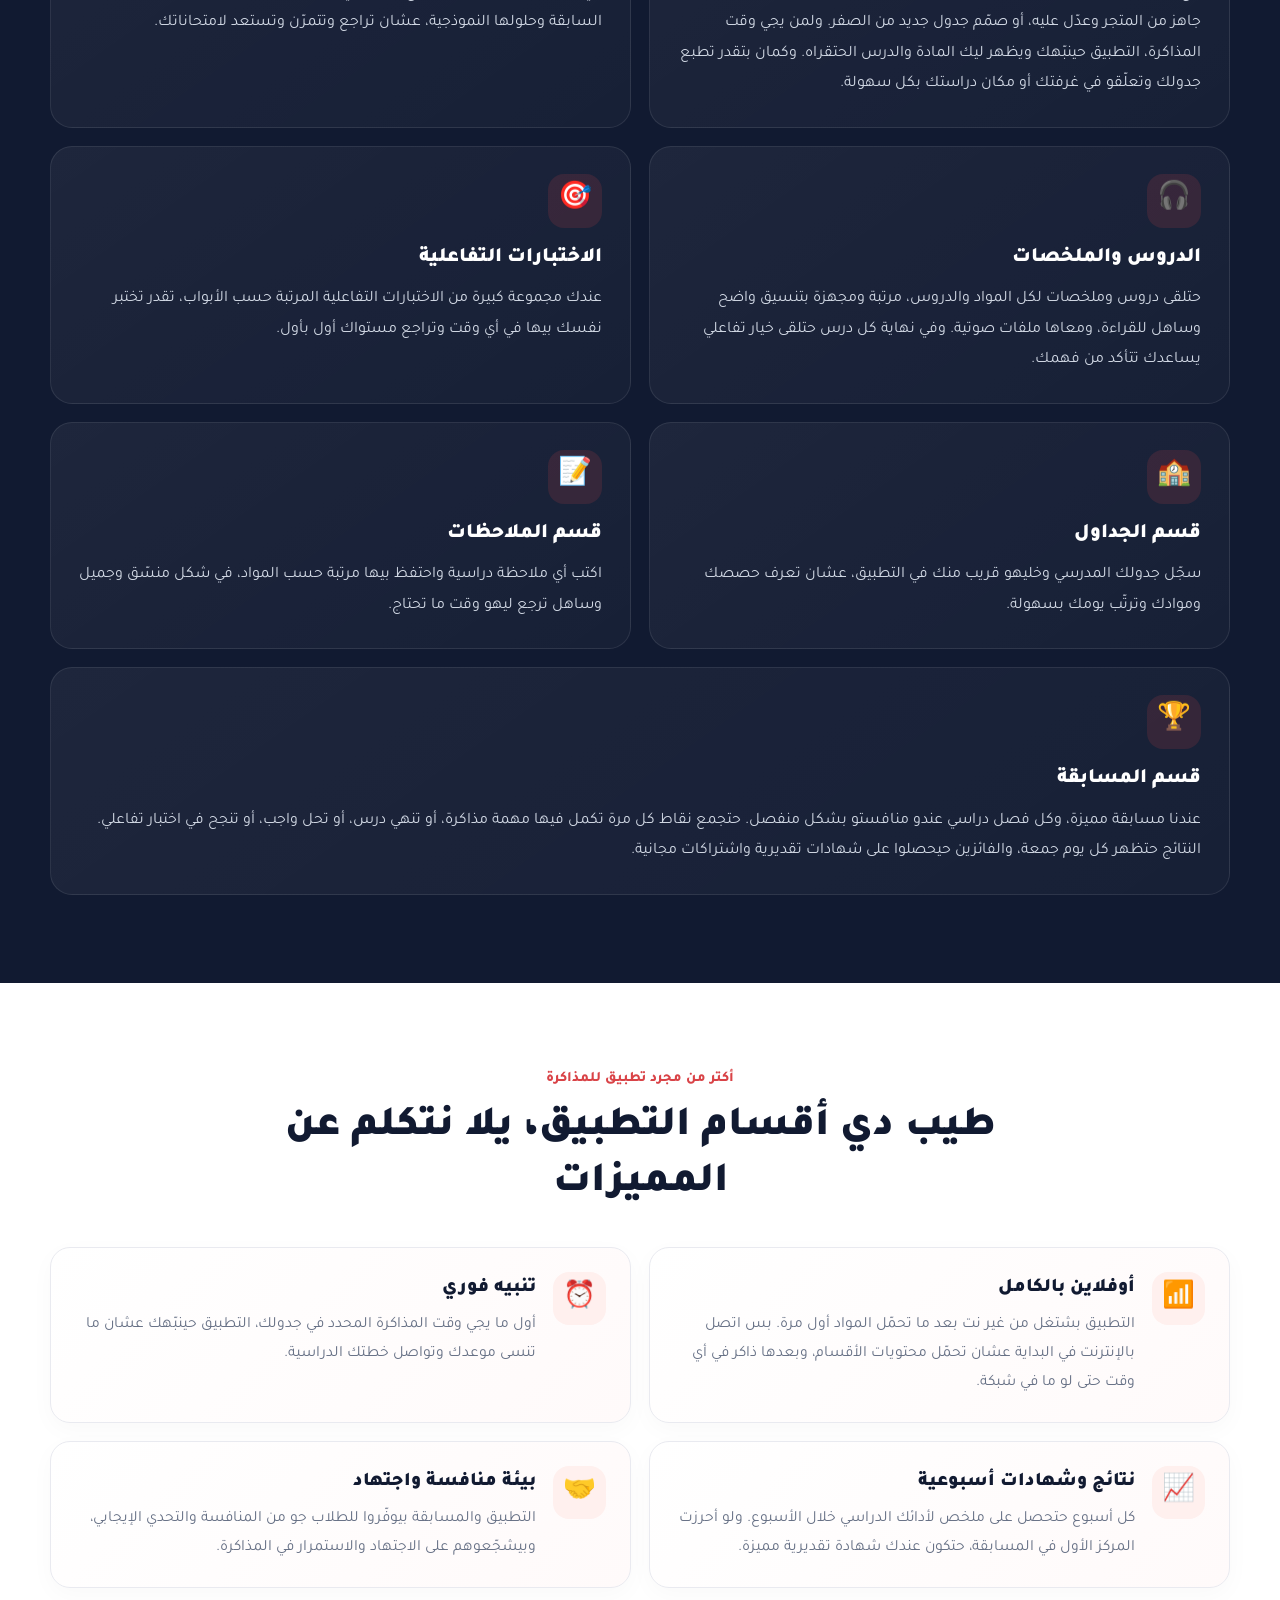
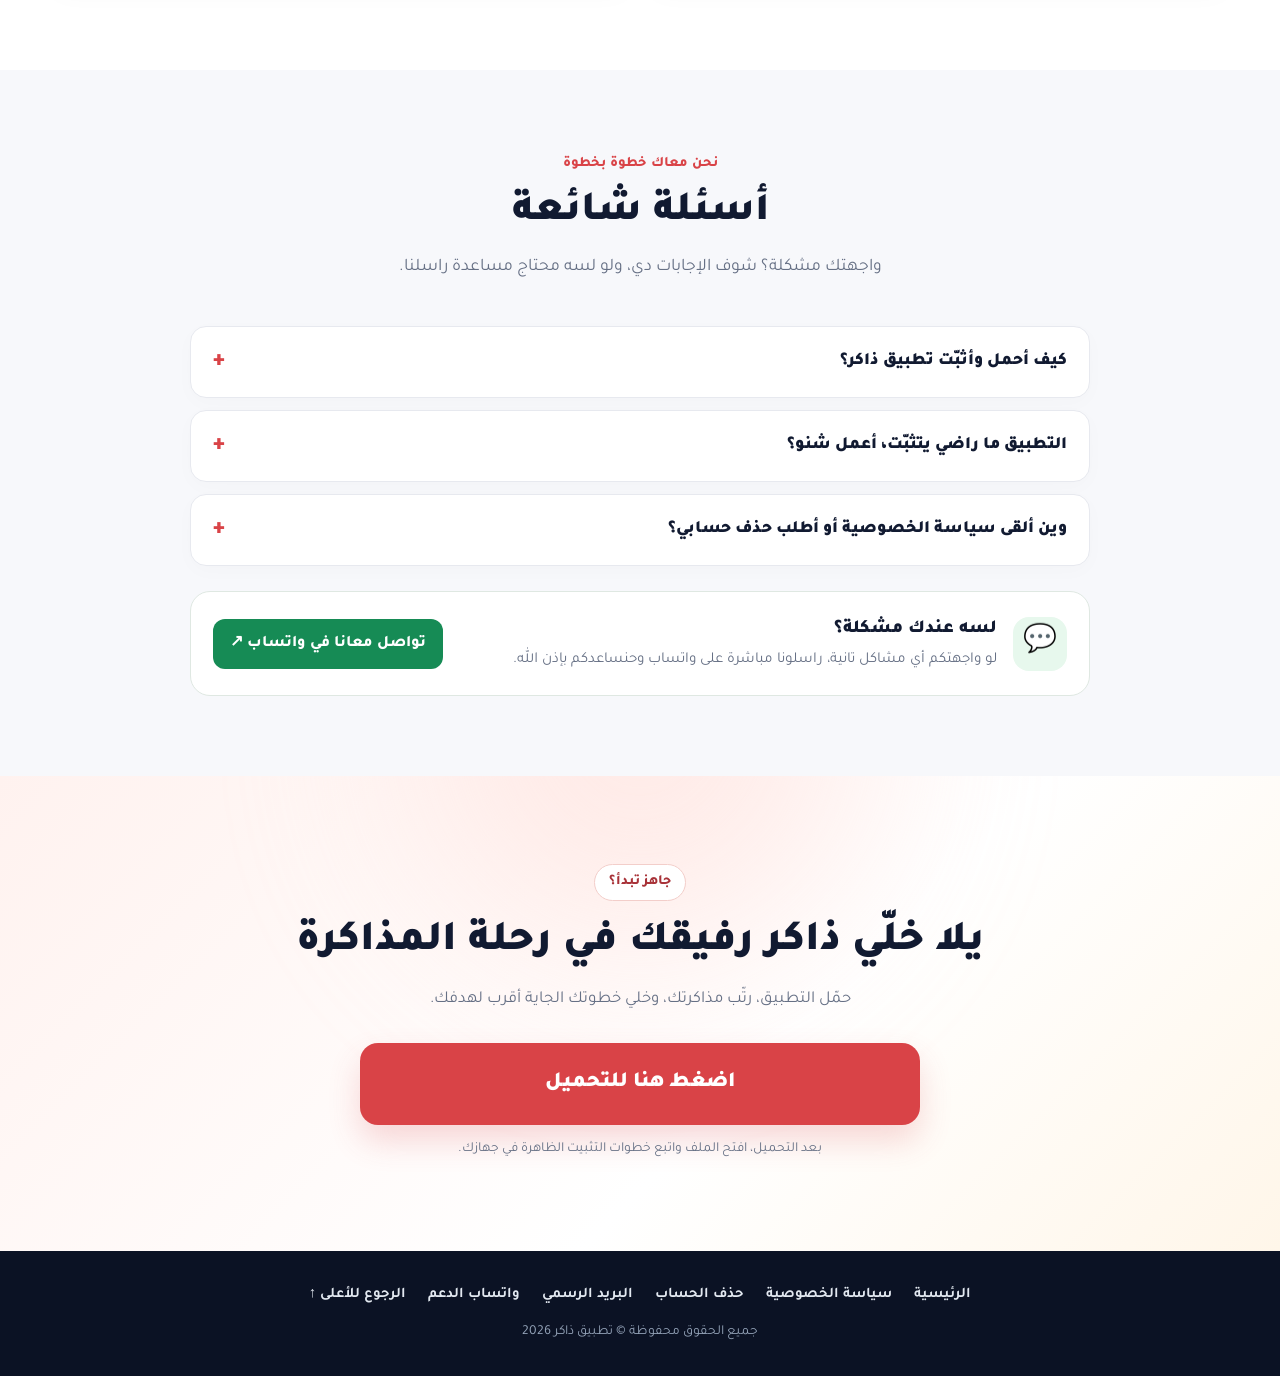
==== commit 51f35675: "Add files via upload" ====
--- a/index.html
+++ b/index.html
@@ -159,6 +159,7 @@
       <a href="#top">الرئيسية</a>
       <a href="privacy-policy.html">سياسة الخصوصية</a>
       <a href="delete-account.html">حذف الحساب</a>
+      <a href="mailto:zakireducationapp@gmail.com">البريد الرسمي</a>
       <a href="https://wa.me/249920702900" target="_blank" rel="noopener noreferrer">واتساب الدعم</a>
       <a href="#top">الرجوع للأعلى ↑</a>
     </div>
--- a/style.css
+++ b/style.css
@@ -54,7 +54,7 @@
 .policy-list li{position:relative;padding-right:22px;color:#3f4b5e;line-height:1.88;font-size:.98rem}
 .policy-list li:before{content:"";position:absolute;right:0;top:.72em;width:8px;height:8px;border-radius:50%;background:var(--primary)}
 .policy-list strong{color:var(--navy)}
-.inline-link{color:var(--primary-dark);font-weight:800;text-decoration:underline;text-underline-offset:4px}
+.inline-link{color:var(--primary-dark);font-weight:800;text-decoration:underline;text-underline-offset:4px;overflow-wrap:anywhere}
 .inline-link:hover{color:var(--primary)}
 
 .info-callout{display:flex;align-items:flex-start;gap:14px;background:#fff8f6;border:1px solid #f5d1cc;border-radius:18px;padding:18px 20px;margin-top:14px}
@@ -93,7 +93,9 @@
 .request-ready-box p{color:#355947;font-size:.93rem;line-height:1.8;margin-bottom:12px}
 .request-preview{background:#fff;border:1px solid #d5ecde;border-radius:12px;padding:13px 15px;font-size:.9rem;line-height:1.8;color:var(--ink);white-space:pre-wrap;margin-bottom:14px;word-break:break-word}
 .ready-actions{display:flex;gap:10px;flex-wrap:wrap}
-.ready-actions .whatsapp-btn{flex:1;text-align:center;min-width:200px}
+.ready-actions .whatsapp-btn,.btn-email-req{flex:1;text-align:center;min-width:190px}
+.btn-email-req{background:var(--navy);color:#fff;text-decoration:none;font-weight:800;border-radius:12px;padding:11px 17px;white-space:nowrap;transition:.2s}
+.btn-email-req:hover{background:#1d2a4b;transform:translateY(-2px)}
 .btn-copy-req{border:1.5px solid #cdd7e4;background:#fff;color:var(--navy);font-weight:800;font-size:.94rem;border-radius:12px;padding:11px 18px;cursor:pointer;transition:.2s}
 .btn-copy-req:hover{border-color:var(--navy);background:#f8fafc}
 
@@ -107,7 +109,7 @@
 .matrix-list strong{color:#fff}
 
 .channel-row{display:flex;gap:10px;flex-wrap:wrap;margin-top:12px}
-.channel-pill{display:inline-flex;align-items:center;gap:6px;padding:8px 14px;border-radius:11px;background:#f4f6fa;border:1px solid #e1e6ef;text-decoration:none;font-size:.9rem;font-weight:800;color:var(--navy);transition:.2s}
+.channel-pill{display:inline-flex;align-items:center;flex-wrap:wrap;gap:6px;max-width:100%;padding:8px 14px;border-radius:11px;background:#f4f6fa;border:1px solid #e1e6ef;text-decoration:none;font-size:.9rem;font-weight:800;color:var(--navy);overflow-wrap:anywhere;transition:.2s}
 .channel-pill:hover{border-color:var(--primary);color:var(--primary);background:#fff5f3}
 
 @media(max-width:900px){.deletion-layout,.data-matrix-grid{grid-template-columns:1fr}}
@@ -121,6 +123,8 @@
   .summary-cards{grid-template-columns:1fr}
   .subpage-section{padding:42px 0}
   .policy-card,.steps-card,.form-card{padding:22px 18px}
+  .ready-actions .whatsapp-btn,.btn-email-req,.btn-copy-req{min-width:0;width:100%;white-space:normal;text-align:center}
+  .support-copy{min-width:0;width:100%}
 }
 @media(max-width:390px){
   .nav-link{font-size:.78rem;padding:5px 8px}
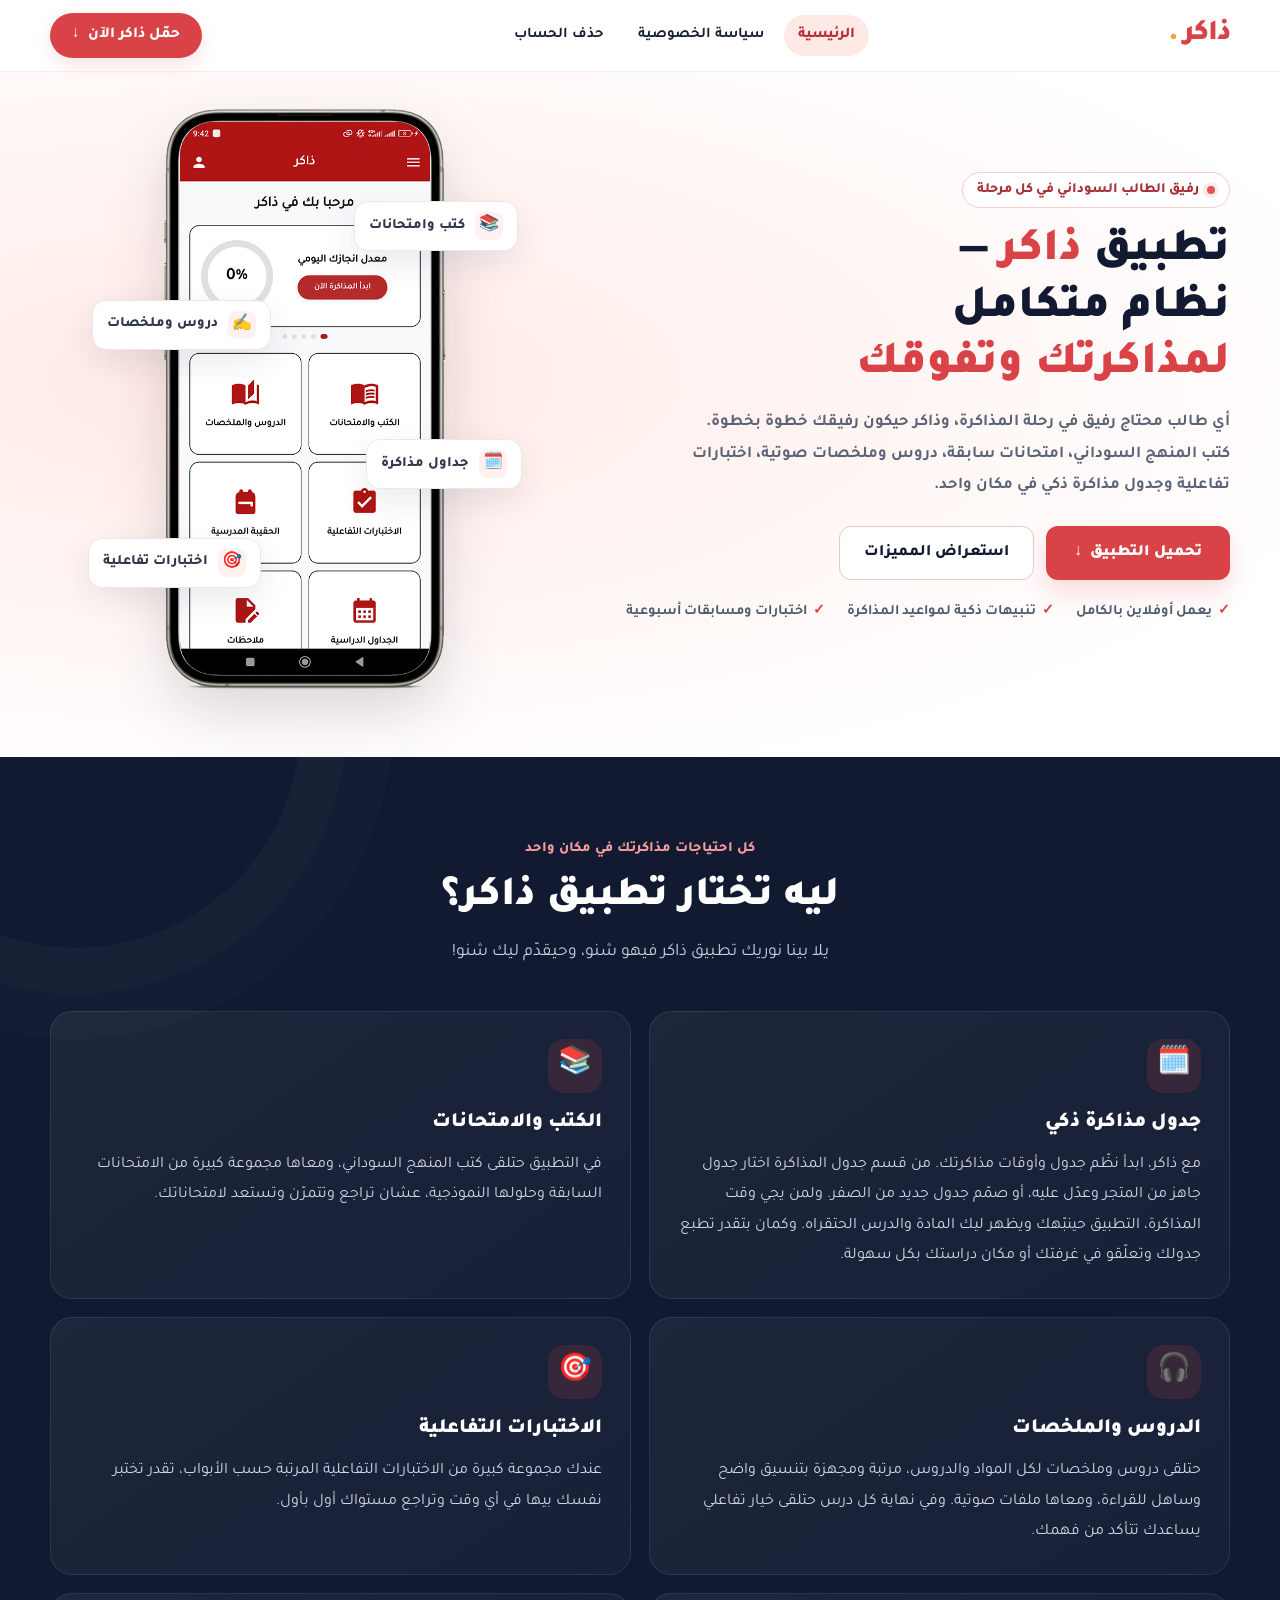
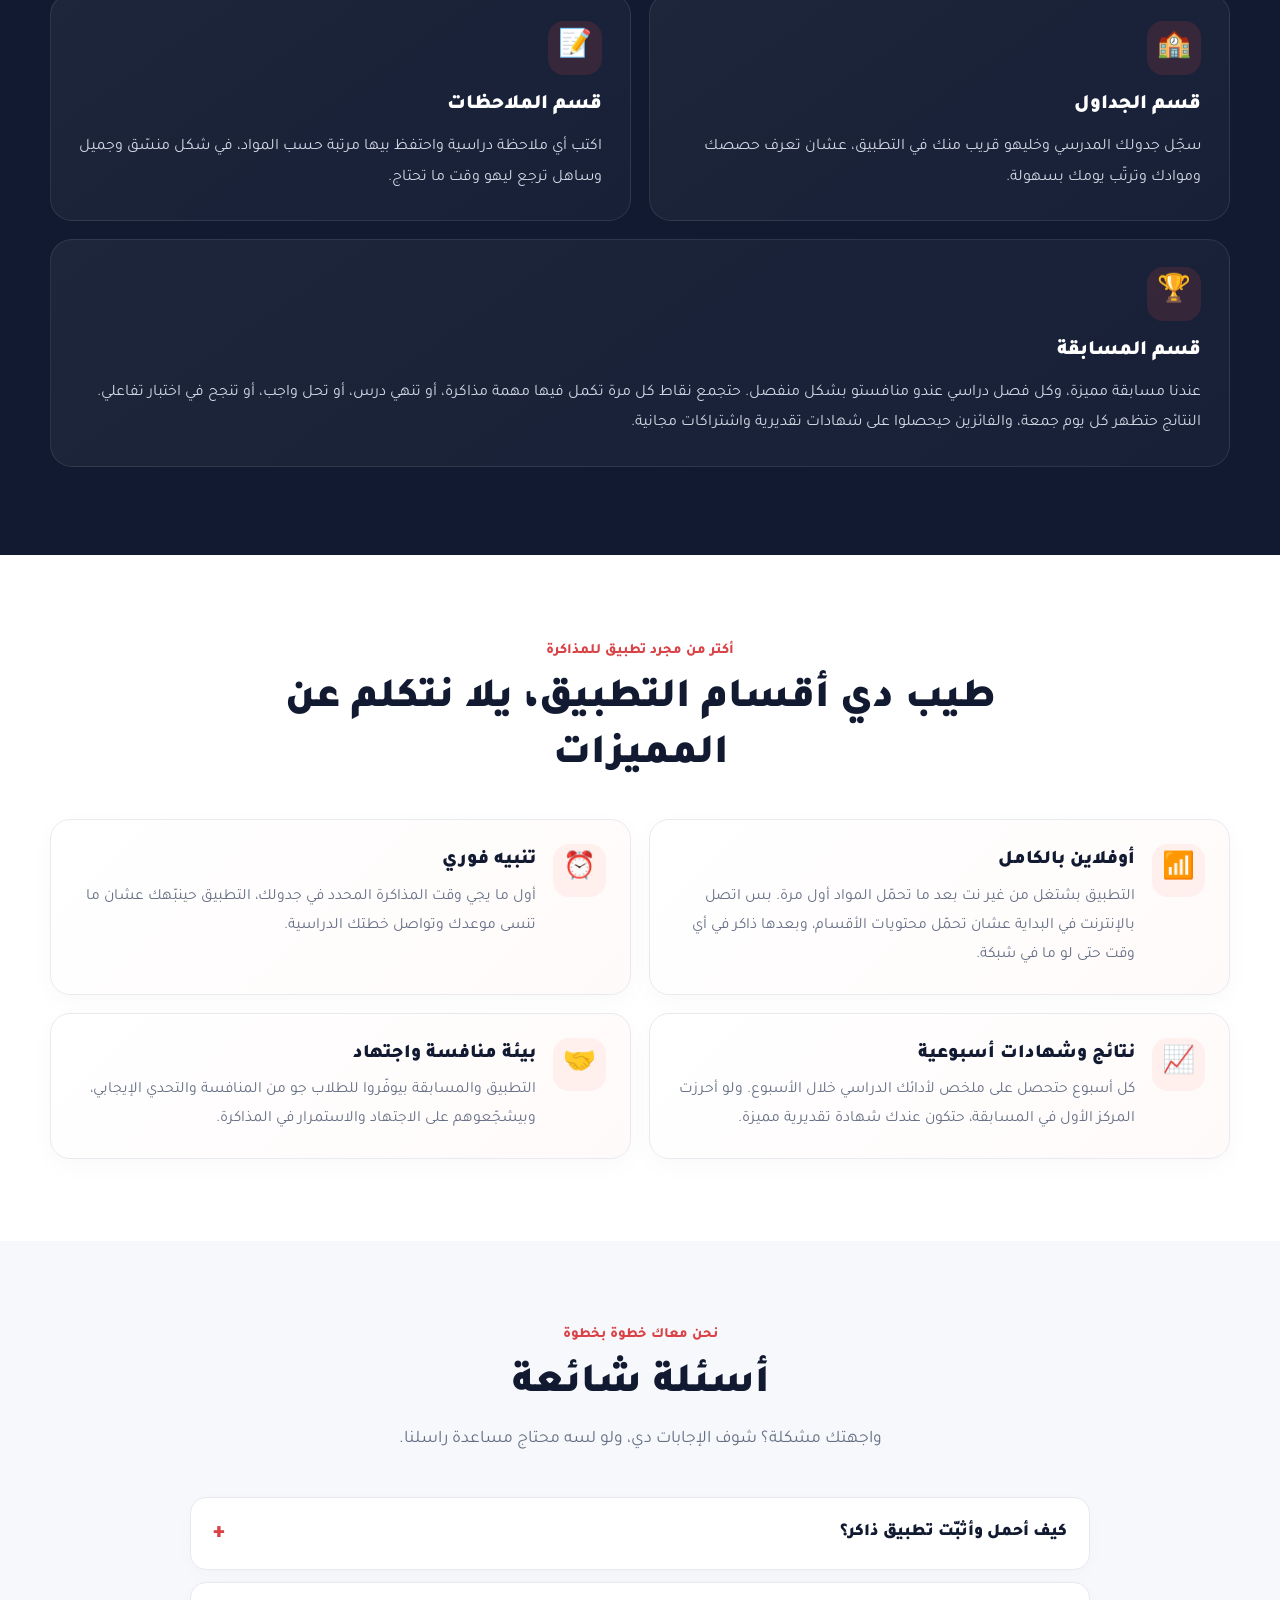
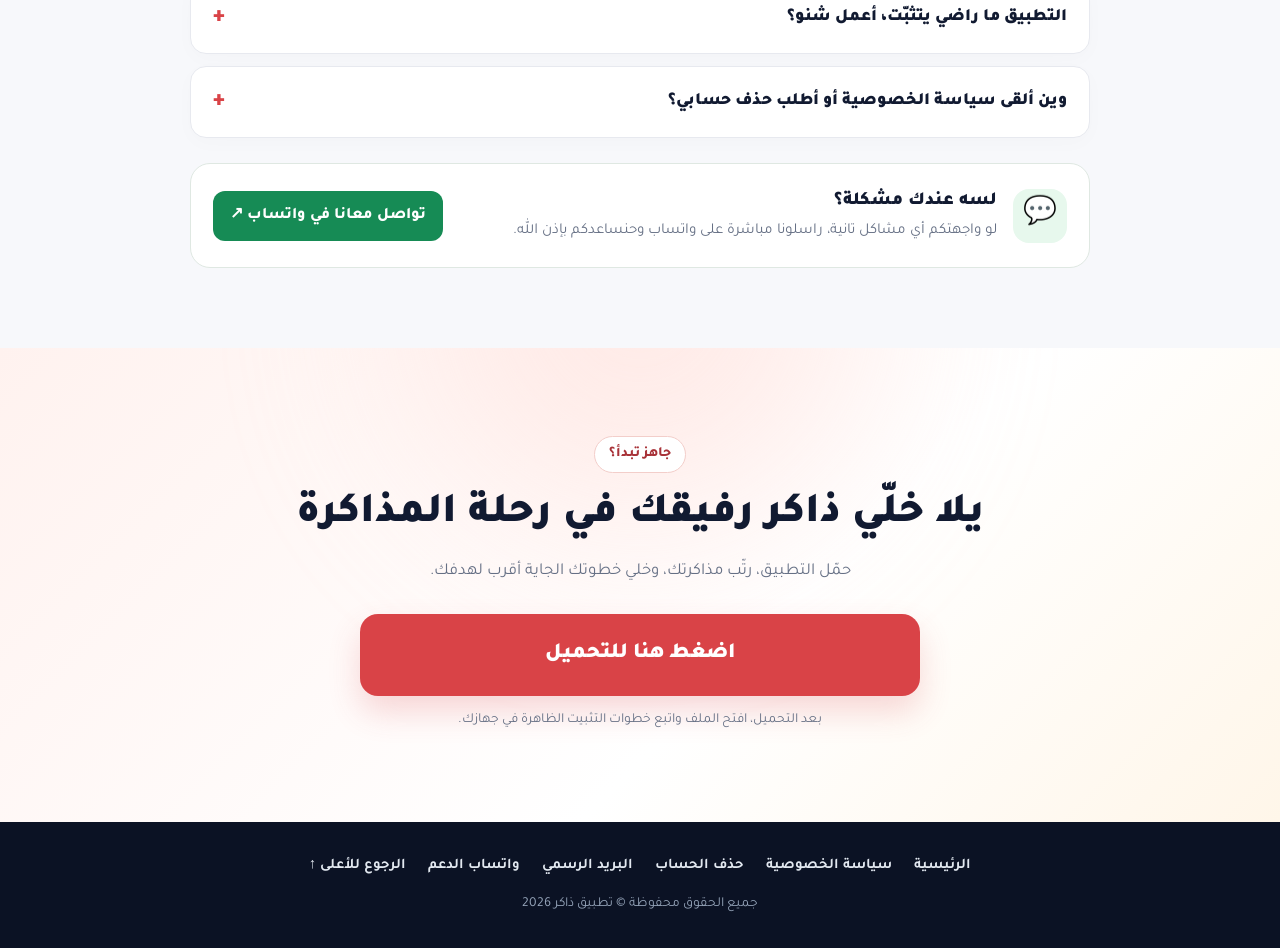
==== commit b3b8f7ad: "Add files via upload" ====
--- a/index.html
+++ b/index.html
@@ -6,6 +6,7 @@
   <meta name="theme-color" content="#d93f43">
   <meta name="description" content="ذاكر رفيقك في رحلة المذاكرة. كتب المنهج السوداني، امتحانات سابقة، دروس وملخصات، اختبارات تفاعلية وجدول مذاكرة ذكي.">
   <title>تطبيق ذاكر | رفيقك في رحلة المذاكرة</title>
+  <link rel="canonical" href="https://zakir-sd.com/">
   <link rel="stylesheet" href="style.css">
   <link rel="preconnect" href="https://fonts.googleapis.com">
   <link rel="preconnect" href="https://fonts.gstatic.com" crossorigin>
@@ -26,34 +27,45 @@
 
   <main id="top">
     <section class="hero">
-      <div class="container text-center">
-        <span class="eyebrow"><span class="eyebrow-dot"></span> رفيق الطالب السوداني</span>
-        <h1>تطبيق <span>ذاكر</span></h1>
-        <p class="hero-desc">أي طالب محتاج رفيق في رحلة المذاكرة،<br class="desktop-break"> وذاكر حيكون رفيقك خطوة بخطوة.</p>
-        <div class="hero-note"><span aria-hidden="true">🇸🇩</span> مذاكرتك بترتيب، ومنهجك قريب منك وين ما كنت</div>
+      <div class="container hero-grid">
+        <div class="hero-copy">
+          <span class="eyebrow"><span class="eyebrow-dot"></span> رفيق الطالب السوداني في كل مرحلة</span>
+          <h1>تطبيق <span>ذاكر</span> —<br>نظام متكامل<br><span>لمذاكرتك وتفوقك</span></h1>
+          <p class="hero-desc">أي طالب محتاج رفيق في رحلة المذاكرة، وذاكر حيكون رفيقك خطوة بخطوة. كتب المنهج السوداني، امتحانات سابقة، دروس وملخصات صوتية، اختبارات تفاعلية وجدول مذاكرة ذكي في مكان واحد.</p>
+          <div class="hero-actions">
+            <a href="#final-download" class="btn-hero-solid">تحميل التطبيق <span aria-hidden="true">↓</span></a>
+            <a href="#features" class="btn-hero-outline">استعراض المميزات</a>
+          </div>
+          <div class="hero-checks">
+            <span><b aria-hidden="true">✓</b> يعمل أوفلاين بالكامل</span>
+            <span><b aria-hidden="true">✓</b> تنبيهات ذكية لمواعيد المذاكرة</span>
+            <span><b aria-hidden="true">✓</b> اختبارات ومسابقات أسبوعية</span>
+          </div>
+        </div>
 
         <div class="showcase" aria-label="استعراض شاشات تطبيق ذاكر">
-          <div class="floating-card float-right card-one"><span>📚</span><span class="card-label">كتب<br>وامتحانات</span></div>
-          <div class="floating-card float-right card-two"><span>🗓️</span><span class="card-label">جداول<br>مذاكرة</span></div>
-          <div class="floating-card float-left card-three"><span>✍️</span><span class="card-label">دروس<br>وملخصات</span></div>
-          <div class="floating-card float-left card-four"><span>🎯</span><span class="card-label">اختبارات<br>تفاعلية</span></div>
-          <div class="phone-container">
-            <img src="Images/iphone_frame.png" class="phone-frame" alt="إطار الهاتف" onerror="this.style.display='none'">
-            <div class="screen">
-              <div class="slider" id="slider">
-                <img src="screenshot/slide1.jpg" alt="واجهة تطبيق ذاكر - الشاشة الأولى">
-                <img src="screenshot/slide2.jpg" alt="واجهة تطبيق ذاكر - الشاشة الثانية">
-                <img src="screenshot/slide3.jpg" alt="واجهة تطبيق ذاكر - الشاشة الثالثة">
-                <img src="screenshot/slide4.jpg" alt="واجهة تطبيق ذاكر - الشاشة الرابعة">
-                <img src="screenshot/slide5.jpg" alt="واجهة تطبيق ذاكر - الشاشة الخامسة">
-                <img src="screenshot/slide6.jpg" alt="واجهة تطبيق ذاكر - الشاشة السادسة">
-                <img src="screenshot/slide7.jpg" alt="واجهة تطبيق ذاكر - الشاشة السابعة">
-                <img src="screenshot/slide8.jpg" alt="واجهة تطبيق ذاكر - الشاشة الثامنة">
+          <div class="showcase-stage">
+            <div class="floating-card card-one"><span class="card-badge">📚</span><span class="card-label">كتب وامتحانات</span></div>
+            <div class="floating-card card-two"><span class="card-badge">🗓️</span><span class="card-label">جداول مذاكرة</span></div>
+            <div class="floating-card card-three"><span class="card-badge">✍️</span><span class="card-label">دروس وملخصات</span></div>
+            <div class="floating-card card-four"><span class="card-badge">🎯</span><span class="card-label">اختبارات تفاعلية</span></div>
+            <div class="phone-container">
+              <img src="Images/iphone_frame.png" class="phone-frame" alt="إطار الهاتف" onerror="this.style.display='none'">
+              <div class="screen">
+                <div class="slider" id="slider">
+                  <img src="screenshot/slide1.jpg" alt="واجهة تطبيق ذاكر - الشاشة الأولى">
+                  <img src="screenshot/slide2.jpg" alt="واجهة تطبيق ذاكر - الشاشة الثانية">
+                  <img src="screenshot/slide3.jpg" alt="واجهة تطبيق ذاكر - الشاشة الثالثة">
+                  <img src="screenshot/slide4.jpg" alt="واجهة تطبيق ذاكر - الشاشة الرابعة">
+                  <img src="screenshot/slide5.jpg" alt="واجهة تطبيق ذاكر - الشاشة الخامسة">
+                  <img src="screenshot/slide6.jpg" alt="واجهة تطبيق ذاكر - الشاشة السادسة">
+                  <img src="screenshot/slide7.jpg" alt="واجهة تطبيق ذاكر - الشاشة السابعة">
+                  <img src="screenshot/slide8.jpg" alt="واجهة تطبيق ذاكر - الشاشة الثامنة">
+                </div>
               </div>
             </div>
           </div>
         </div>
-        <a href="#final-download" class="hero-cta">يلا نبدأ المذاكرة <span aria-hidden="true">←</span></a>
       </div>
     </section>
 
--- a/style.css
+++ b/style.css
@@ -3,15 +3,50 @@
 *{margin:0;padding:0;box-sizing:border-box;font-family:var(--font)}
 html{scroll-behavior:smooth;scroll-padding-top:85px}body{background:#fff;color:var(--ink);overflow-x:hidden;line-height:1.75}a{color:inherit}.container{width:min(1180px,100% - 40px);margin-inline:auto}.text-center{text-align:center}
 .main-header{height:72px;display:flex;align-items:center;position:fixed;inset:0 0 auto;background:rgba(255,255,255,.93);backdrop-filter:blur(14px);z-index:1000;border-bottom:1px solid rgba(20,30,50,.07)}.header-flex{display:flex;justify-content:space-between;align-items:center}.logo{font-size:29px;font-weight:900;color:var(--primary);text-decoration:none;letter-spacing:-1px}.logo span{color:#f4a340}.btn-primary{display:inline-flex;gap:8px;align-items:center;background:var(--primary);color:#fff;padding:9px 22px;border-radius:999px;text-decoration:none;font-weight:800;font-size:.95rem;box-shadow:0 7px 18px #d9434726;transition:.25s}.btn-primary:hover,.hero-cta:hover{transform:translateY(-2px);background:var(--primary-dark)}
-.hero{padding:125px 0 0;text-align:center;background:radial-gradient(ellipse at 50% 40%,#ffe9e6 0%,#fff6f3 42%,#fff 76%);position:relative;isolation:isolate}.eyebrow,.download-badge{display:inline-flex;align-items:center;gap:8px;border:1px solid #f3ceca;background:#fff;border-radius:999px;padding:5px 14px;color:#a83238;font-size:.88rem;font-weight:800}.eyebrow-dot{width:8px;height:8px;border-radius:50%;background:#e65353;box-shadow:0 0 0 4px #e653531c}.hero h1{font-size:clamp(2.5rem,6vw,4.2rem);font-weight:900;color:var(--navy);line-height:1.2;margin:17px 0 10px}.hero h1 span{color:var(--primary)}.hero-desc{font-size:clamp(1.12rem,2.3vw,1.45rem);line-height:1.8;color:#475467;font-weight:600;margin-bottom:13px}.hero-note{display:inline-flex;align-items:center;gap:8px;color:#78504b;background:#fff9f7;border:1px solid #f7e1dc;padding:6px 15px;border-radius:12px;font-size:.9rem;font-weight:700}
-.showcase{height:680px;max-width:900px;margin:0 auto;position:relative;display:flex;align-items:flex-start;justify-content:center;padding-top:24px}.phone-container{position:relative;width:320px;height:660px;z-index:3;filter:drop-shadow(0 24px 28px #111a3126);animation:phoneFloat 5s ease-in-out infinite}.phone-frame{position:absolute;inset:0;width:100%;height:100%;object-fit:fill;z-index:4;pointer-events:none}.screen{position:absolute;top:2.2%;left:5.8%;width:88.6%;height:95.6%;background:#101010;border-radius:35px;overflow:hidden;z-index:2}.slider{display:flex;width:100%;height:100%;transition:transform .65s cubic-bezier(.2,.7,.2,1);direction:ltr}.slider img{display:block;width:100%;height:100%;object-fit:fill;flex:0 0 100%}.phone-container:not(:has(.phone-frame:not([style*="display: none"]))) .screen{border:9px solid #20232c;border-radius:36px}.floating-card{position:absolute;z-index:5;display:flex;align-items:center;gap:9px;background:#fff;border:1px solid #f0e7e5;border-radius:15px;padding:12px 16px;font-weight:800;font-size:.95rem;color:#30384a;box-shadow:0 12px 35px #222b4315;white-space:nowrap;animation:cardFloat 4s ease-in-out infinite}.floating-card span{font-size:1.25rem}.floating-card .card-label{font-size:inherit;line-height:1.35;text-align:center}.float-right{right:3%}.float-left{left:3%}.card-one{top:160px;animation-delay:-.7s}.card-two{top:380px;right:0;animation-delay:-1.8s}.card-three{top:210px;animation-delay:-1.3s}.card-four{top:430px;left:0;animation-delay:-2.2s}.hero-cta{display:inline-flex;align-items:center;gap:12px;background:var(--primary);color:#fff;text-decoration:none;font-weight:900;border-radius:999px;padding:12px 28px;margin:-2px 0 50px;box-shadow:0 12px 25px #d943472b;transition:.25s}
+/* ===== HERO SPLIT LAYOUT (Widescreen – kaffii style) ===== */
+.hero{padding:96px 0 56px;text-align:right;background:radial-gradient(ellipse at 20% 50%,#ffe8e5 0%,#fff6f4 44%,#fff 80%);position:relative;isolation:isolate}
+.hero-grid{display:grid;grid-template-columns:minmax(0,1.1fr) minmax(0,.9fr);align-items:center;gap:40px 48px}
+.hero-copy{display:flex;flex-direction:column;align-items:flex-start}
+.eyebrow,.download-badge{display:inline-flex;align-items:center;gap:8px;border:1px solid #f3ceca;background:#fff;border-radius:999px;padding:5px 14px;color:#a83238;font-size:.88rem;font-weight:800}
+.eyebrow-dot{width:8px;height:8px;border-radius:50%;background:#e65353;box-shadow:0 0 0 4px #e653531c}
+.hero h1{font-size:clamp(2.2rem,3.6vw,3.5rem);font-weight:900;color:var(--navy);line-height:1.22;margin:16px 0 14px}
+.hero h1 span{color:var(--primary)}
+.hero-desc{font-size:clamp(.98rem,1.3vw,1.13rem);line-height:1.9;color:#5b6476;font-weight:600;max-width:540px;margin-bottom:24px}
+.hero-note{display:inline-flex;align-items:center;gap:8px;color:#78504b;background:#fff9f7;border:1px solid #f7e1dc;padding:6px 15px;border-radius:12px;font-size:.9rem;font-weight:700}
+.hero-actions{display:flex;align-items:center;gap:12px;flex-wrap:wrap;margin-bottom:20px}
+.btn-hero-solid{display:inline-flex;align-items:center;gap:8px;background:var(--primary);color:#fff;text-decoration:none;font-weight:900;font-size:1rem;padding:13px 28px;border-radius:12px;box-shadow:0 12px 26px #d943472e;transition:.25s}
+.btn-hero-solid:hover{background:var(--primary-dark);transform:translateY(-2px)}
+.btn-hero-outline{display:inline-flex;align-items:center;gap:8px;background:#fff;color:var(--navy);text-decoration:none;font-weight:800;font-size:1rem;padding:12px 24px;border-radius:12px;border:1.5px solid #e4c9c6;transition:.25s}
+.btn-hero-outline:hover{border-color:var(--primary);color:var(--primary-dark);background:#fff9f8;transform:translateY(-2px)}
+.hero-checks{display:flex;align-items:center;gap:10px 22px;flex-wrap:wrap;color:#4e5a6d;font-size:.9rem;font-weight:700}
+.hero-checks span{display:inline-flex;align-items:center;gap:6px}
+.hero-checks b{color:var(--primary);font-weight:900}
+/* Showcase / phone stage */
+.showcase{position:relative;display:flex;justify-content:center;align-items:center;padding:12px 0}
+.showcase-stage{position:relative;display:inline-flex;justify-content:center;align-items:center;padding:0 72px}
+.phone-container{position:relative;width:clamp(240px,22vw,290px);aspect-ratio:320/660;z-index:3;filter:drop-shadow(0 24px 28px #111a3126);animation:phoneFloat 5s ease-in-out infinite}
+.phone-frame{position:absolute;inset:0;width:100%;height:100%;object-fit:fill;z-index:4;pointer-events:none}
+.screen{position:absolute;top:2.2%;left:5.8%;width:88.6%;height:95.6%;background:#101010;border-radius:35px;overflow:hidden;z-index:2}
+.slider{display:flex;width:100%;height:100%;transition:transform .65s cubic-bezier(.2,.7,.2,1);direction:ltr}
+.slider img{display:block;width:100%;height:100%;object-fit:fill;flex:0 0 100%}
+.phone-container:not(:has(.phone-frame:not([style*="display: none"]))) .screen{border:9px solid #20232c;border-radius:36px}
+.floating-card{position:absolute;z-index:5;display:flex;align-items:center;gap:10px;background:#fff;border:1px solid #f0e7e5;border-radius:14px;padding:10px 14px;font-weight:800;font-size:.9rem;color:#30384a;box-shadow:0 12px 32px #222b4318;white-space:nowrap;animation:cardFloat 4s ease-in-out infinite}
+.floating-card .card-badge{width:28px;height:28px;border-radius:8px;background:#fff1ef;display:grid;place-items:center;font-size:1rem;flex-shrink:0}
+.floating-card .card-label{text-align:right;line-height:1.3}
+/* Card positions inside showcase-stage — right side cards */
+.card-one{top:16%;right:0;left:auto;animation-delay:-.7s}
+.card-two{top:57%;right:-4px;left:auto;animation-delay:-1.8s}
+/* Left side cards */
+.card-three{top:33%;left:0;right:auto;animation-delay:-1.3s}
+.card-four{top:74%;left:-4px;right:auto;animation-delay:-2.2s}
+.hero-cta{display:inline-flex;align-items:center;gap:12px;background:var(--primary);color:#fff;text-decoration:none;font-weight:900;border-radius:999px;padding:12px 28px;margin:-2px 0 50px;box-shadow:0 12px 25px #d943472b;transition:.25s}
 .features{background:var(--navy);color:#fff;padding:78px 0 88px;position:relative;overflow:hidden}.features:before{content:"";position:absolute;width:450px;height:450px;border:1px solid #ffffff0b;border-radius:50%;top:-260px;left:-150px;box-shadow:0 0 0 45px #ffffff05,0 0 0 90px #ffffff03}.section-title{text-align:center;max-width:820px;margin:0 auto 42px;position:relative}.section-kicker{display:inline-block;color:#f29b9d;font-size:.9rem;font-weight:800;margin-bottom:8px}.section-title h2{font-size:clamp(1.8rem,4vw,2.6rem);font-weight:900;line-height:1.35;margin-bottom:12px}.section-intro{font-size:1.1rem;color:#c7d0df}.features-grid{display:grid;grid-template-columns:repeat(2,minmax(0,1fr));gap:18px;position:relative}.feature-card{padding:27px 28px;border-radius:22px;background:linear-gradient(145deg,#ffffff0e,#ffffff07);border:1px solid #ffffff17;transition:transform .25s,border-color .25s,background .25s}.feature-card:hover{transform:translateY(-5px);border-color:#d9434780;background:#ffffff12}.feature-card .icon{width:54px;height:54px;display:grid;place-items:center;border-radius:16px;background:#d9434726;font-size:1.7rem;margin-bottom:13px}.feature-card h3{font-size:1.28rem;margin-bottom:8px;font-weight:900;color:#fff}.feature-card p{color:#d1d8e4;font-size:1rem;line-height:1.9}.feature-card-wide{grid-column:1/-1}
 .benefits-section{padding:82px 0;background:#fff}.light-title{margin-bottom:35px}.light-title .section-kicker{color:var(--primary)}.light-title h2{color:var(--navy)}.benefits-grid{display:grid;grid-template-columns:repeat(2,minmax(0,1fr));gap:18px}.benefit-card{display:flex;gap:17px;align-items:flex-start;padding:24px;border:1px solid var(--line);border-radius:20px;background:linear-gradient(135deg,#fff,#fffafa);box-shadow:0 7px 25px #17203307;transition:.25s}.benefit-card:hover{transform:translateY(-4px);border-color:#f0b9b7}.benefit-icon{width:53px;height:53px;flex:0 0 53px;display:grid;place-items:center;background:#fff0ee;border-radius:16px;font-size:1.65rem}.benefit-card h3{font-size:1.2rem;color:var(--navy);margin-bottom:5px;font-weight:900}.benefit-card p{color:#667085;line-height:1.85;font-size:.98rem}
 .faq-section{background:#f7f8fb;padding:80px 0}.faq-container{max-width:900px}.faq-section .section-kicker{color:var(--primary)}.faq-section .section-title h2{color:var(--navy)}.faq-section .section-intro{color:var(--muted)}.faq-list{display:grid;gap:12px}.faq-item{background:#fff;border:1px solid #e7e9ef;border-radius:16px;padding:0 22px;box-shadow:0 5px 20px #17203305}.faq-item summary{cursor:pointer;list-style:none;position:relative;padding:20px 0;font-size:1.08rem;font-weight:900;color:var(--navy);padding-left:30px}.faq-item summary::-webkit-details-marker{display:none}.faq-item summary:after{content:'+';position:absolute;left:0;top:50%;transform:translateY(-50%);font-size:1.5rem;color:var(--primary)}.faq-item[open] summary:after{content:'−'}.faq-item p{color:#5e6879;padding:0 0 20px;line-height:1.95}.support-box{display:flex;align-items:center;gap:16px;background:#fff;border:1px solid #dfe8e2;border-radius:20px;padding:22px;margin-top:25px}.support-symbol{width:54px;height:54px;display:grid;place-items:center;background:#e7f8ed;border-radius:16px;font-size:1.7rem;flex:0 0 54px}.support-copy{flex:1}.support-copy h3{font-size:1.15rem;color:var(--navy);font-weight:900}.support-copy p{color:var(--muted);font-size:.95rem}.whatsapp-btn{background:#168b55;color:white;text-decoration:none;font-weight:800;border-radius:12px;padding:11px 17px;white-space:nowrap;transition:.2s}.whatsapp-btn:hover{background:#117545;transform:translateY(-2px)}
 .download-section{position:relative;overflow:hidden;padding:88px 0 90px;text-align:center;background:linear-gradient(135deg,#fff2ef,#fff 60%,#fff6e9)}.download-glow{position:absolute;width:450px;height:450px;border-radius:50%;background:#ffd8d2;filter:blur(100px);opacity:.45;top:-270px;right:calc(50% - 225px)}.download-content{position:relative}.download-badge{margin-bottom:13px}.download-section h2{font-size:clamp(1.8rem,4vw,2.65rem);line-height:1.4;color:var(--navy);font-weight:900;max-width:800px;margin:0 auto 12px}.download-section p{color:#667085;font-size:1.05rem}.btn-download-big{display:flex;align-items:center;justify-content:center;gap:0;width:min(100%,560px);min-height:82px;margin:28px auto 12px;text-align:center;background:var(--primary);color:white;text-decoration:none;padding:15px 30px;border-radius:18px;box-shadow:0 16px 32px #d9434733;transition:.25s}.btn-download-big:hover{transform:translateY(-4px);background:var(--primary-dark);box-shadow:0 20px 38px #d9434740}.download-arrow{font-size:1.9rem;line-height:1}.btn-download-big{font-size:1.35rem;font-weight:900}.download-hint{font-size:.86rem!important}.footer{display:flex;justify-content:center;align-items:center;gap:20px;flex-wrap:wrap;background:#0b1224;color:#aab4c5;text-align:center;padding:25px 20px;font-size:.9rem}.footer a{color:#fff;text-decoration:none;font-weight:700}
 @keyframes phoneFloat{0%,100%{transform:translateY(0)}50%{transform:translateY(-8px)}}@keyframes cardFloat{0%,100%{transform:translateY(0) rotate(0)}50%{transform:translateY(-8px) rotate(-1deg)}}
-@media(max-width:760px){.container{width:calc(100% - 30px)}.hero{padding-top:108px}.hero-desc{font-size:1.08rem}.showcase{height:600px;padding-top:20px;max-width:560px}.phone-container{width:270px;height:560px}.screen{border-radius:29px}.floating-card{font-size:.76rem;padding:8px 9px;gap:5px;border-radius:12px;box-shadow:0 8px 22px #222b4310}.floating-card span{font-size:1rem}.float-right{right:-1%}.float-left{left:-1%}.card-one{top:120px}.card-two{top:320px;right:-2%}.card-three{top:160px}.card-four{top:360px;left:-2%}.hero-cta{margin-bottom:35px}.features,.benefits-section,.faq-section{padding:60px 0}.features-grid,.benefits-grid{grid-template-columns:1fr}.feature-card-wide{grid-column:auto}.feature-card{padding:23px}.section-title{margin-bottom:30px}.support-box{align-items:flex-start;flex-wrap:wrap;padding:18px}.support-copy{min-width:calc(100% - 75px)}.whatsapp-btn{width:100%;text-align:center}.download-section{padding:65px 0}.btn-download-big{padding:14px 22px}.desktop-break{display:none}}
-@media(max-width:390px){.showcase{height:540px}.phone-container{width:240px;height:500px}.floating-card{font-size:.65rem;padding:6px 7px;gap:4px}.floating-card span{font-size:.9rem}.card-one{top:100px}.card-two{top:290px}.card-three{top:130px}.card-four{top:320px}.hero-note{font-size:.78rem}.btn-primary{padding:8px 14px;font-size:.84rem}}
+@media(max-width:760px){.container{width:calc(100% - 30px)}.hero-cta{margin-bottom:35px}.features,.benefits-section,.faq-section{padding:60px 0}.features-grid,.benefits-grid{grid-template-columns:1fr}.feature-card-wide{grid-column:auto}.feature-card{padding:23px}.section-title{margin-bottom:30px}.support-box{align-items:flex-start;flex-wrap:wrap;padding:18px}.support-copy{min-width:calc(100% - 75px)}.whatsapp-btn{width:100%;text-align:center}.download-section{padding:65px 0}.btn-download-big{padding:14px 22px}.desktop-break{display:none}}
+@media(max-width:390px){.hero-note{font-size:.78rem}.btn-primary{padding:8px 14px;font-size:.84rem}}
 @media(prefers-reduced-motion:reduce){*,*::before,*::after{scroll-behavior:auto!important;animation:none!important;transition:none!important}}
 
 /* Shared Navigation & Footer Extensions */
@@ -129,4 +164,38 @@
 @media(max-width:390px){
   .nav-link{font-size:.78rem;padding:5px 8px}
   .page-hero{padding-top:138px}
+}
+
+/* ===== Responsive Hero Breakpoints ===== */
+@media(max-width:960px){
+  .hero{padding:104px 0 46px;text-align:center;background:radial-gradient(ellipse at 50% 35%,#ffe9e6 0%,#fff6f3 46%,#fff 80%)}
+  .hero-grid{grid-template-columns:1fr;gap:30px}
+  .hero-copy{align-items:center}
+  .hero h1{font-size:clamp(2rem,7vw,2.85rem)}
+  .hero-desc{margin-inline:auto}
+  .hero-actions,.hero-checks{justify-content:center}
+  .showcase-stage{padding:0 52px}
+  .phone-container{width:clamp(230px,56vw,270px)}
+}
+@media(max-width:760px){
+  .hero{padding-top:138px}
+  .showcase-stage{padding:0 44px}
+  .phone-container{width:250px}
+}
+@media(max-width:520px){
+  .showcase-stage{padding:0 28px}
+  .phone-container{width:234px}
+  .floating-card{padding:7px 10px;gap:7px;font-size:.78rem;border-radius:11px}
+  .floating-card .card-badge{width:23px;height:23px;font-size:.85rem}
+  .card-one{top:14%;right:0}
+  .card-two{top:55%;right:0}
+  .card-three{top:33%;left:0}
+  .card-four{top:74%;left:0}
+}
+@media(max-width:390px){
+  .hero{padding-top:134px}
+  .showcase-stage{padding:0 12px}
+  .phone-container{width:220px}
+  .floating-card{padding:6px 8px;font-size:.72rem}
+  .btn-hero-solid,.btn-hero-outline{width:100%;justify-content:center}
 }
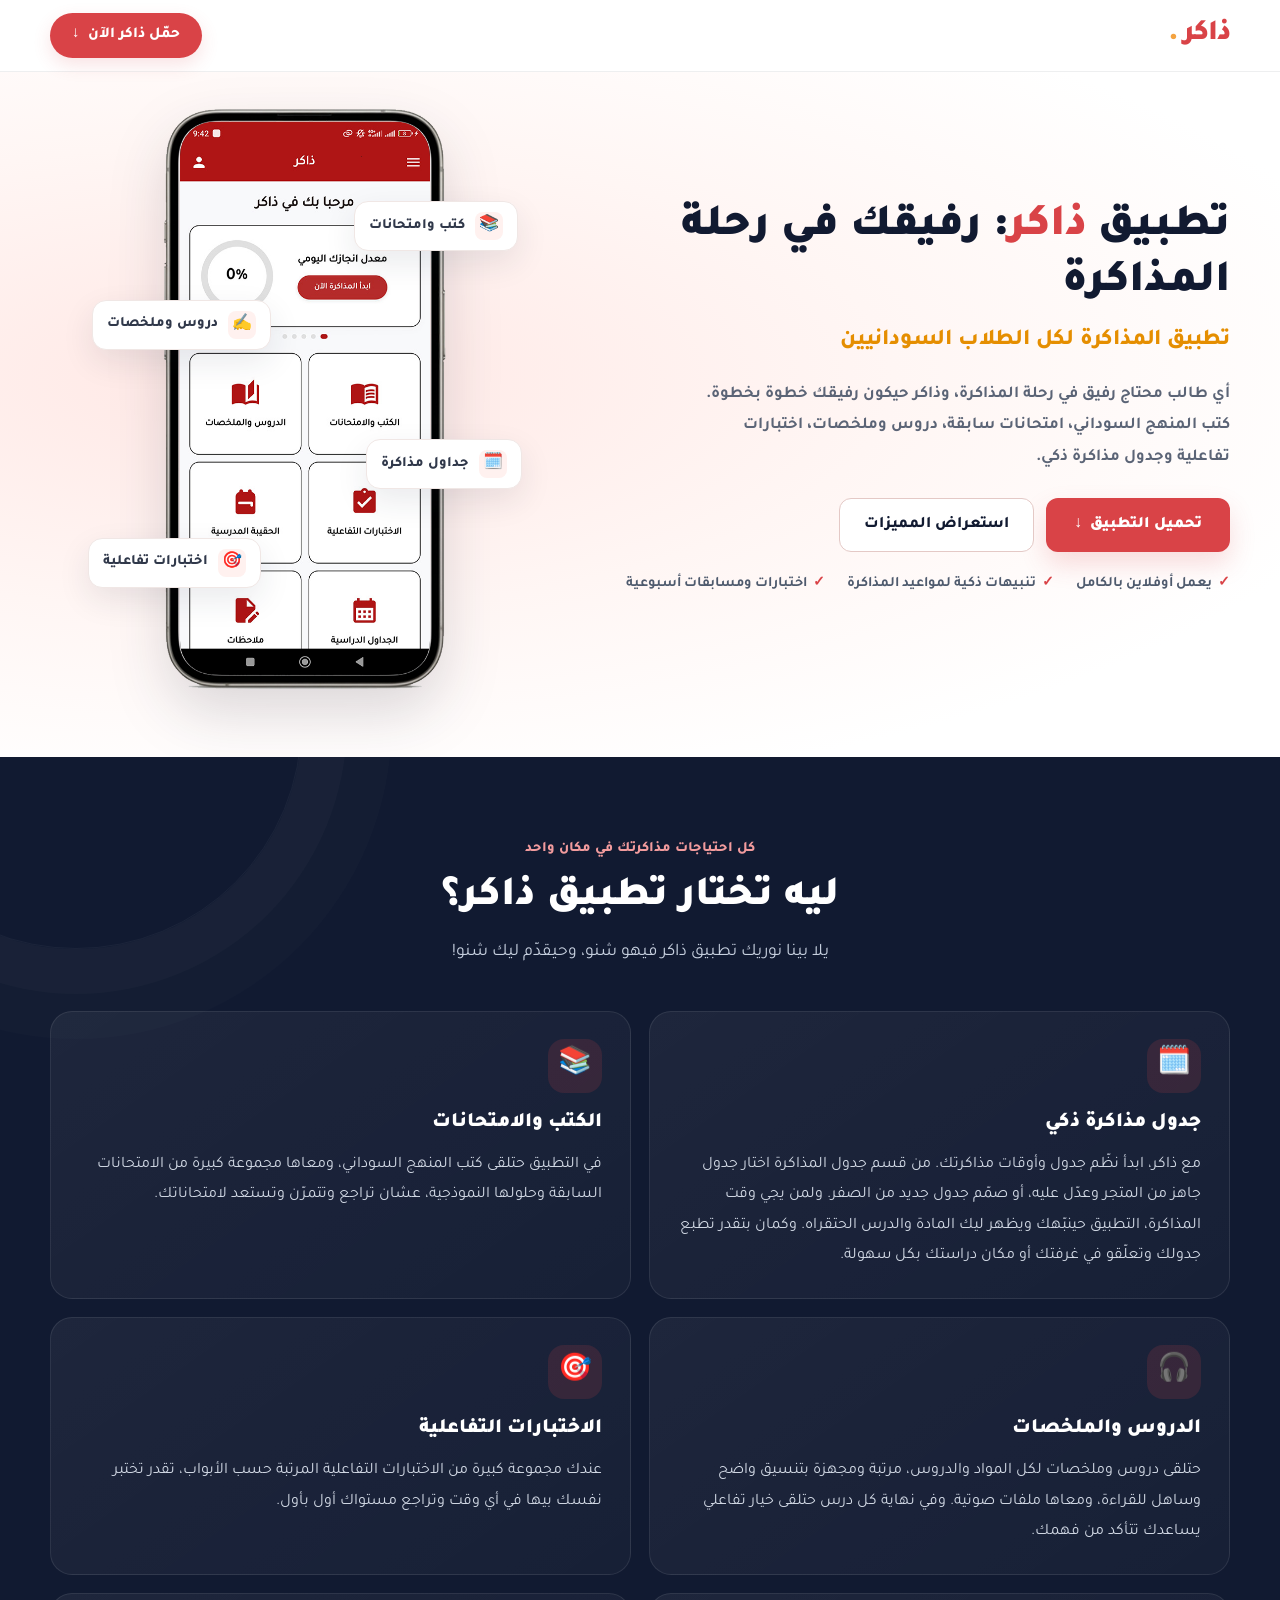
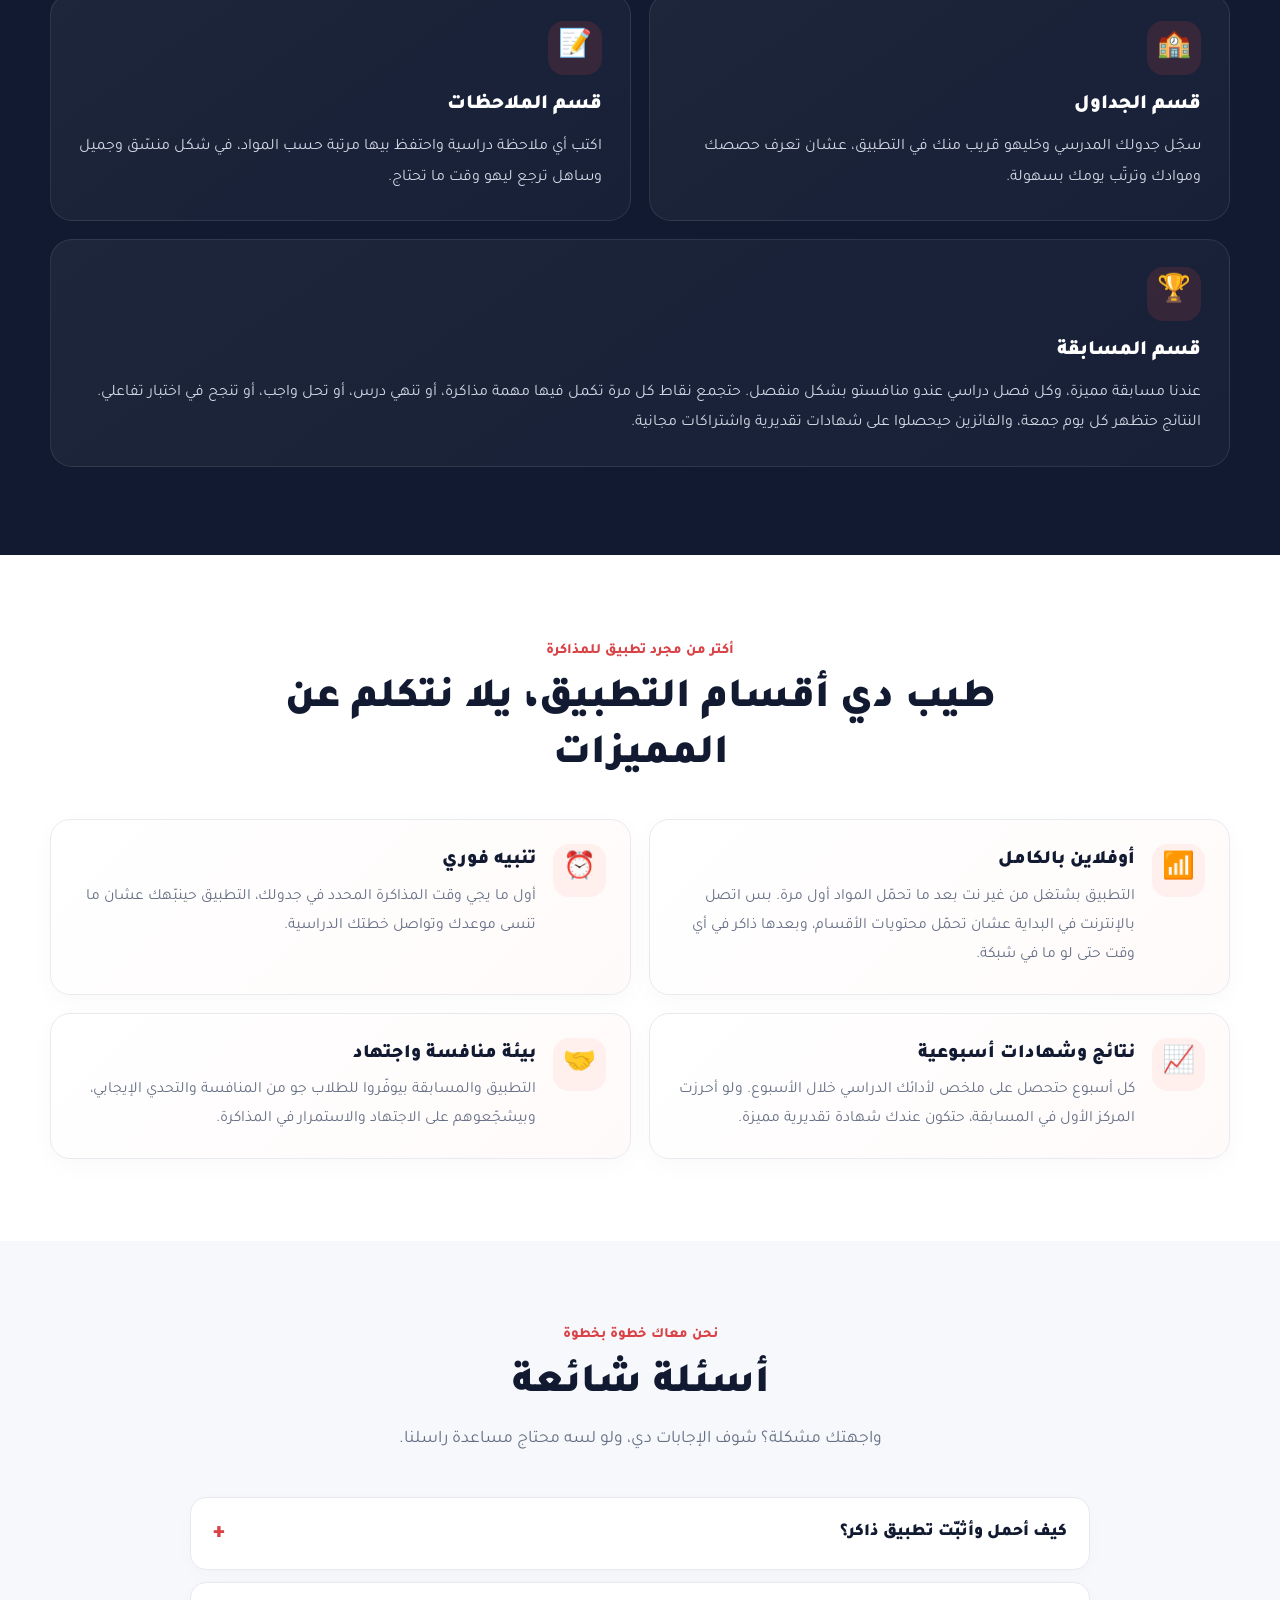
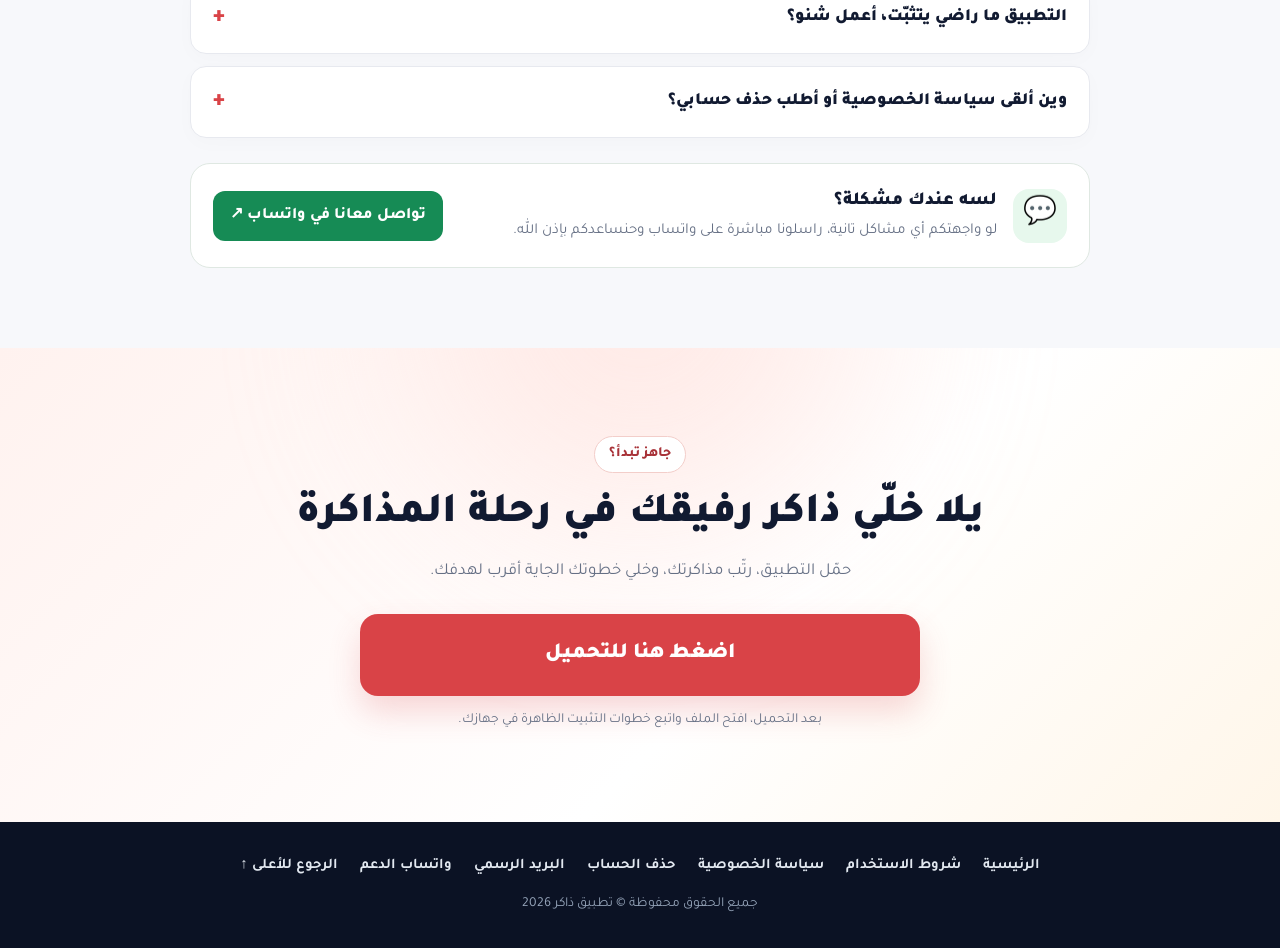
==== commit 1c7a57f7: "Add files via upload" ====
--- a/index.html
+++ b/index.html
@@ -16,11 +16,6 @@
   <header class="main-header">
     <div class="container header-flex">
       <a class="logo" href="#top" aria-label="ذاكر - الصفحة الرئيسية">ذاكر<span> .</span></a>
-      <nav class="header-nav" aria-label="التنقل الرئيسي">
-        <a class="nav-link is-active" href="#top" aria-current="page">الرئيسية</a>
-        <a class="nav-link" href="privacy-policy.html">سياسة الخصوصية</a>
-        <a class="nav-link" href="delete-account.html">حذف الحساب</a>
-      </nav>
       <a href="#final-download" class="btn-primary">حمّل ذاكر الآن <span aria-hidden="true">↓</span></a>
     </div>
   </header>
@@ -29,9 +24,9 @@
     <section class="hero">
       <div class="container hero-grid">
         <div class="hero-copy">
-          <span class="eyebrow"><span class="eyebrow-dot"></span> رفيق الطالب السوداني في كل مرحلة</span>
-          <h1>تطبيق <span>ذاكر</span> —<br>نظام متكامل<br><span>لمذاكرتك وتفوقك</span></h1>
-          <p class="hero-desc">أي طالب محتاج رفيق في رحلة المذاكرة، وذاكر حيكون رفيقك خطوة بخطوة. كتب المنهج السوداني، امتحانات سابقة، دروس وملخصات صوتية، اختبارات تفاعلية وجدول مذاكرة ذكي في مكان واحد.</p>
+          <h1 class="hero-title">تطبيق <span>ذاكر</span>: رفيقك في رحلة المذاكرة</h1>
+          <p class="hero-yellow-sub">تطبيق المذاكرة لكل الطلاب السودانيين</p>
+          <p class="hero-desc">أي طالب محتاج رفيق في رحلة المذاكرة، وذاكر حيكون رفيقك خطوة بخطوة. كتب المنهج السوداني، امتحانات سابقة، دروس وملخصات، اختبارات تفاعلية وجدول مذاكرة ذكي.</p>
           <div class="hero-actions">
             <a href="#final-download" class="btn-hero-solid">تحميل التطبيق <span aria-hidden="true">↓</span></a>
             <a href="#features" class="btn-hero-outline">استعراض المميزات</a>
@@ -160,7 +155,7 @@
         <span class="download-badge">جاهز تبدأ؟</span>
         <h2>يلا خلّي ذاكر رفيقك في رحلة المذاكرة</h2>
         <p>حمّل التطبيق، رتّب مذاكرتك، وخلي خطوتك الجاية أقرب لهدفك.</p>
-        <a href="https://github.com/breakstor/zakir/releases/download/V1.3.5/zakker_v1.3.5.apk" class="btn-download-big">اضغط هنا للتحميل</a>
+        <a href="https://github.com/breakstor/zakir/releases/download/v1.3.6/zakir.v.1.3.6.apk" class="btn-download-big">اضغط هنا للتحميل</a>
         <p class="download-hint">بعد التحميل، افتح الملف واتبع خطوات التثبيت الظاهرة في جهازك.</p>
       </div>
     </section>
@@ -169,6 +164,7 @@
   <footer class="footer">
     <div class="footer-links">
       <a href="#top">الرئيسية</a>
+      <a href="terms.html">شروط الاستخدام</a>
       <a href="privacy-policy.html">سياسة الخصوصية</a>
       <a href="delete-account.html">حذف الحساب</a>
       <a href="mailto:zakireducationapp@gmail.com">البريد الرسمي</a>
--- a/style.css
+++ b/style.css
@@ -9,8 +9,9 @@
 .hero-copy{display:flex;flex-direction:column;align-items:flex-start}
 .eyebrow,.download-badge{display:inline-flex;align-items:center;gap:8px;border:1px solid #f3ceca;background:#fff;border-radius:999px;padding:5px 14px;color:#a83238;font-size:.88rem;font-weight:800}
 .eyebrow-dot{width:8px;height:8px;border-radius:50%;background:#e65353;box-shadow:0 0 0 4px #e653531c}
-.hero h1{font-size:clamp(2.2rem,3.6vw,3.5rem);font-weight:900;color:var(--navy);line-height:1.22;margin:16px 0 14px}
-.hero h1 span{color:var(--primary)}
+.hero h1,.hero-title{font-size:clamp(2.2rem,3.5vw,3.4rem);font-weight:900;color:var(--navy);line-height:1.24;margin:0 0 10px}
+.hero h1 span,.hero-title span{color:var(--primary)}
+.hero-yellow-sub{color:#e58e00;font-size:clamp(1.15rem,1.9vw,1.42rem);font-weight:800;margin:0 0 18px;letter-spacing:-.2px;display:inline-block}
 .hero-desc{font-size:clamp(.98rem,1.3vw,1.13rem);line-height:1.9;color:#5b6476;font-weight:600;max-width:540px;margin-bottom:24px}
 .hero-note{display:inline-flex;align-items:center;gap:8px;color:#78504b;background:#fff9f7;border:1px solid #f7e1dc;padding:6px 15px;border-radius:12px;font-size:.9rem;font-weight:700}
 .hero-actions{display:flex;align-items:center;gap:12px;flex-wrap:wrap;margin-bottom:20px}
@@ -149,53 +150,41 @@
 
 @media(max-width:900px){.deletion-layout,.data-matrix-grid{grid-template-columns:1fr}}
 @media(max-width:760px){
-  .main-header{height:auto;padding:10px 0}
-  .header-flex{flex-wrap:wrap;gap:8px 10px}
-  .header-nav{order:3;width:100%;justify-content:center;border-top:1px solid rgba(20,30,50,.07);padding-top:8px;gap:4px}
-  .nav-link{font-size:.84rem;padding:6px 10px}
-  .hero{padding-top:138px}
-  .page-hero{padding:144px 0 36px}
+  .main-header{height:64px;padding:0}
+  .header-flex{flex-wrap:nowrap;justify-content:space-between;gap:12px}
+  .header-nav{display:none!important}
+  .hero{padding:80px 0 28px;text-align:center;background:radial-gradient(ellipse at 50% 30%,#ffe9e6 0%,#fff6f3 45%,#fff 80%)}
+  .hero-grid{grid-template-columns:1fr;gap:10px}
+  .hero-copy{align-items:center;text-align:center;margin-bottom:0}
+  .hero-title{font-size:clamp(1.55rem,5.6vw,2.05rem);line-height:1.28;margin:0 0 6px}
+  .hero-yellow-sub{font-size:clamp(1.02rem,3.7vw,1.2rem);margin:0 0 10px}
+  .hero-desc,.hero-actions,.hero-checks,.eyebrow{display:none!important}
+  .showcase{padding:0;margin-top:2px}
+  .showcase-stage{padding:0 36px}
+  .phone-container{width:clamp(226px,62vw,256px)}
+  .page-hero{padding:92px 0 32px}
   .summary-cards{grid-template-columns:1fr}
   .subpage-section{padding:42px 0}
   .policy-card,.steps-card,.form-card{padding:22px 18px}
   .ready-actions .whatsapp-btn,.btn-email-req,.btn-copy-req{min-width:0;width:100%;white-space:normal;text-align:center}
   .support-copy{min-width:0;width:100%}
 }
-@media(max-width:390px){
-  .nav-link{font-size:.78rem;padding:5px 8px}
-  .page-hero{padding-top:138px}
-}
-
-/* ===== Responsive Hero Breakpoints ===== */
-@media(max-width:960px){
-  .hero{padding:104px 0 46px;text-align:center;background:radial-gradient(ellipse at 50% 35%,#ffe9e6 0%,#fff6f3 46%,#fff 80%)}
-  .hero-grid{grid-template-columns:1fr;gap:30px}
-  .hero-copy{align-items:center}
-  .hero h1{font-size:clamp(2rem,7vw,2.85rem)}
-  .hero-desc{margin-inline:auto}
-  .hero-actions,.hero-checks{justify-content:center}
-  .showcase-stage{padding:0 52px}
-  .phone-container{width:clamp(230px,56vw,270px)}
-}
-@media(max-width:760px){
-  .hero{padding-top:138px}
-  .showcase-stage{padding:0 44px}
-  .phone-container{width:250px}
-}
 @media(max-width:520px){
-  .showcase-stage{padding:0 28px}
-  .phone-container{width:234px}
-  .floating-card{padding:7px 10px;gap:7px;font-size:.78rem;border-radius:11px}
-  .floating-card .card-badge{width:23px;height:23px;font-size:.85rem}
-  .card-one{top:14%;right:0}
-  .card-two{top:55%;right:0}
-  .card-three{top:33%;left:0}
-  .card-four{top:74%;left:0}
+  .showcase-stage{padding:0 24px}
+  .phone-container{width:226px}
+  .floating-card{padding:7px 9px;gap:6px;font-size:.76rem;border-radius:11px}
+  .floating-card .card-badge{width:22px;height:22px;font-size:.82rem}
+  .card-one{top:13%;right:0}
+  .card-two{top:54%;right:0}
+  .card-three{top:32%;left:0}
+  .card-four{top:73%;left:0}
 }
 @media(max-width:390px){
-  .hero{padding-top:134px}
-  .showcase-stage{padding:0 12px}
-  .phone-container{width:220px}
-  .floating-card{padding:6px 8px;font-size:.72rem}
-  .btn-hero-solid,.btn-hero-outline{width:100%;justify-content:center}
+  .hero{padding-top:76px}
+  .hero-title{font-size:1.45rem}
+  .hero-yellow-sub{font-size:.96rem}
+  .showcase-stage{padding:0 8px}
+  .phone-container{width:212px}
+  .floating-card{padding:5px 7px;font-size:.7rem}
+  .btn-primary{padding:7px 14px;font-size:.82rem}
 }
